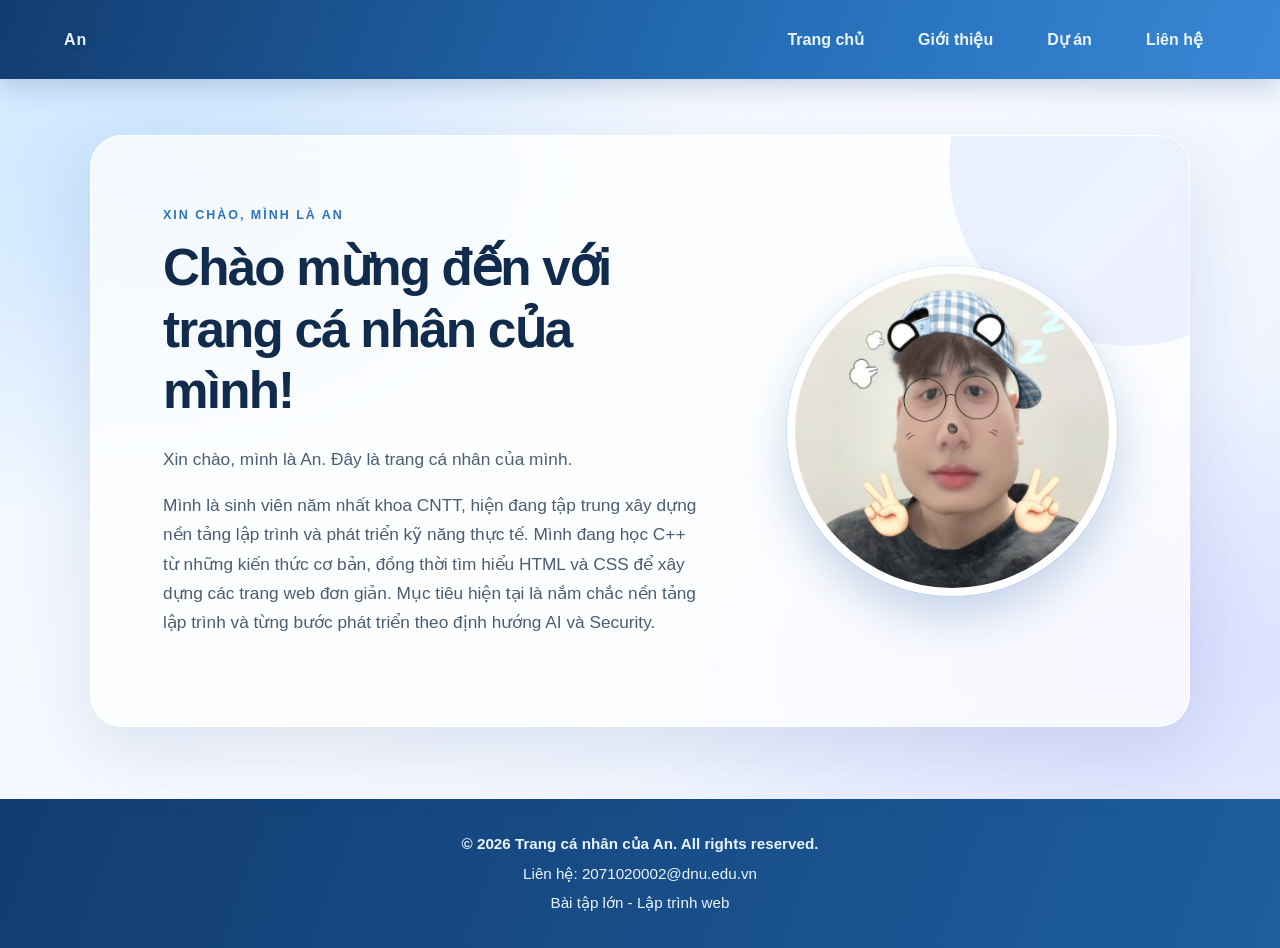
==== index.html @ c9d6a017 "content: update personal profile and avatar Co-authored-by: Copilot <223556219+Copilot@users.noreply" ====
<!DOCTYPE html>
<html lang="vi">
<head>
    <meta charset="UTF-8">
    <meta name="viewport" content="width=device-width, initial-scale=1.0">
    <title>Trang cá nhân của Nguyễn Văn     An</title>
    <link rel="stylesheet" href="css/style.css">


</head>
<body>
    <header class="stile-header">
        <nav class="menu" aria-label="Menu chính">
            <a class="brand" href="#gioi-thieu">An</a>
            <ul class="menu-list">
                <li><a href="#trang-chu">Trang chủ</a></li>
                <li><a href="#gioi-thieu">Giới thiệu</a></li>
                <li><a href="#du-an">Dự án</a></li>
                <li><a href="#lien-he">Liên hệ</a></li>
            </ul>
        </nav>
    </header>
    <main id="noi-dung">
        <section class="hero" id="trang-chu" aria-labelledby="hero-title">
            <div class="hero-content">
                <h1 id="hero-title">Chào mừng đến với trang cá nhân của mình!</h1>
                <p>Xin chào, mình là An. Đây là trang cá nhân của mình.</p>
                <p>Mình là sinh viên năm nhất khoa CNTT, hiện đang tập trung xây dựng nền tảng lập trình và phát triển kỹ năng thực tế. Mình đang học C++ từ những kiến thức cơ bản, đồng thời tìm hiểu HTML và CSS để xây dựng các trang web đơn giản. Mục tiêu hiện tại là nắm chắc nền tảng lập trình và từng bước phát triển theo định hướng AI và Security.</p>
            </div>
            <img src="assets/1776437118885_575168163791388192_2598527699416213972_11af59475048e288da78d4b6be019b2d.jpg"
                alt="Ảnh đại diện của An" />
        </section>
    </main>
    <footer>
        <p>&copy; 2026 Trang cá nhân của An. All rights reserved.</p>
        <p>Liên hệ: 2071020002@dnu.edu.vn</p>
        <p>Bài tập lớn - Lập trình web</p>
    </footer>
</body>
</html>
---- css/style.css ----
* {
    box-sizing: border-box;
}

html {
    scroll-behavior: smooth;
}

body {
    margin: 0;
    font-family: "Segoe UI", Arial, sans-serif;
    background:
        radial-gradient(ellipse at 12% 20%, rgba(116, 190, 255, 0.3), transparent 34rem),
        radial-gradient(ellipse at 88% 72%, rgba(142, 128, 255, 0.18), transparent 32rem),
        linear-gradient(135deg, #edf5ff 0%, #f8faff 48%, #e6efff 100%);
    background-attachment: fixed;
    color: #172a46;
    line-height: 1.7;
}

header.stile-header {
    position: relative;
    z-index: 1;
    background: linear-gradient(110deg, #123c70, #236db5 58%, #3987d5);
    box-shadow: 0 8px 26px rgba(18, 61, 108, 0.2);
}

.menu {
    max-width: 1200px;
    margin: 0 auto;
    padding: 18px 24px;
    display: flex;
    align-items: center;
    justify-content: space-between;
    gap: 20px;
}

.brand {
    color: #ffffff;
    font-size: 2rem;
    font-weight: 700;
    text-decoration: none;
    letter-spacing: 1px;
    text-shadow: 0 2px 8px rgba(0, 0, 0, 0.16);
}

.menu ul {
    list-style: none;
    display: flex;
    align-items: center;
    gap: 28px;
    margin: 0;
    padding: 0;
}

.menu a {
    color: #eaf4ff;
    text-decoration: none;
    font-size: 1rem;
    font-weight: 600;
    transition: color 0.2s ease, background-color 0.2s ease, transform 0.2s ease;
}

.menu-list a {
    display: block;
    padding: 8px 13px;
    border-radius: 999px;
}

.menu-list a:hover,
.menu-list a:focus-visible {
    color: #ffffff;
    background-color: rgba(255, 255, 255, 0.15);
    transform: translateY(-2px);
}

.hero {
    position: relative;
    isolation: isolate;
    max-width: 1100px;
    min-height: 460px;
    margin: 56px auto 72px;
    padding: clamp(32px, 6vw, 72px);
    display: flex;
    align-items: center;
    justify-content: center;
    gap: clamp(32px, 7vw, 90px);
    overflow: hidden;
    border: 1px solid rgba(255, 255, 255, 0.9);
    border-radius: 32px;
    background: rgba(255, 255, 255, 0.76);
    box-shadow: 0 24px 70px rgba(37, 76, 130, 0.13);
    backdrop-filter: blur(12px);
}

.hero::before {
    position: absolute;
    z-index: -1;
    top: -150px;
    right: -120px;
    width: 360px;
    aspect-ratio: 1;
    border-radius: 50%;
    background: linear-gradient(135deg, rgba(89, 164, 238, 0.14), rgba(142, 128, 255, 0.1));
    content: "";
}

.hero-content {
    flex: 1;
    max-width: 620px;
}

h1 {
    margin: 0 0 24px;
    color: #102b4c;
    font-size: clamp(2.2rem, 4vw, 3.4rem);
    line-height: 1.2;
    text-align: left;
    letter-spacing: -0.035em;
}

h1::before {
    display: block;
    margin-bottom: 14px;
    color: #2874bd;
    content: "XIN CHÀO, MÌNH LÀ AN";
    font-size: 0.78rem;
    font-weight: 700;
    letter-spacing: 0.16em;
}

p {
    max-width: 760px;
    margin: 0 0 16px;
    font-size: 1.08rem;
    color: #4a5d73;
    text-align: left;
}

.hero img {
    flex: 0 0 auto;
    width: clamp(220px, 29vw, 330px);
    aspect-ratio: 1;
    display: block;
    object-fit: cover;
    border-radius: 50%;
    border: 8px solid #ffffff;
    box-shadow: 0 0 0 1px rgba(57, 135, 213, 0.15), 0 20px 46px rgba(30, 92, 158, 0.24);
    transition: transform 0.3s ease, box-shadow 0.3s ease;
}

.hero img:hover {
    transform: translateY(-5px) scale(1.025);
    box-shadow: 0 0 0 5px rgba(57, 135, 213, 0.12), 0 24px 50px rgba(30, 92, 158, 0.28);
}

footer {
    padding: 28px 20px;
    background: linear-gradient(110deg, #123c70, #1d5e9f);
    color: #eaf4ff;
    text-align: center;
}

footer p {
    margin: 4px auto;
    color: inherit;
    font-size: 0.95rem;
    text-align: center;
}

footer p:first-child {
    font-weight: 600;
}

@media (max-width: 700px) {
    .menu {
        flex-direction: column;
        justify-content: center;
        text-align: center;
        padding-top: 20px;
        padding-bottom: 20px;
    }

    .menu ul {
        flex-wrap: wrap;
        justify-content: center;
        gap: 12px 18px;
    }

    .hero {
        min-height: auto;
        margin: 28px 16px 44px;
        padding: 24px;
        flex-direction: column-reverse;
        gap: 28px;
        text-align: center;
        border-radius: 24px;
    }

    .hero-content {
        width: 100%;
    }

    h1,
    .hero-content p {
        text-align: center;
    }

    .hero img {
        width: min(260px, 70vw);
    }

    h1::before {
        font-size: 0.68rem;
    }

    p {
        font-size: 1rem;
    }
}

@media (prefers-reduced-motion: reduce) {
    html {
        scroll-behavior: auto;
    }

    *,
    *::before,
    *::after {
        transition-duration: 0.01ms !important;
    }
}
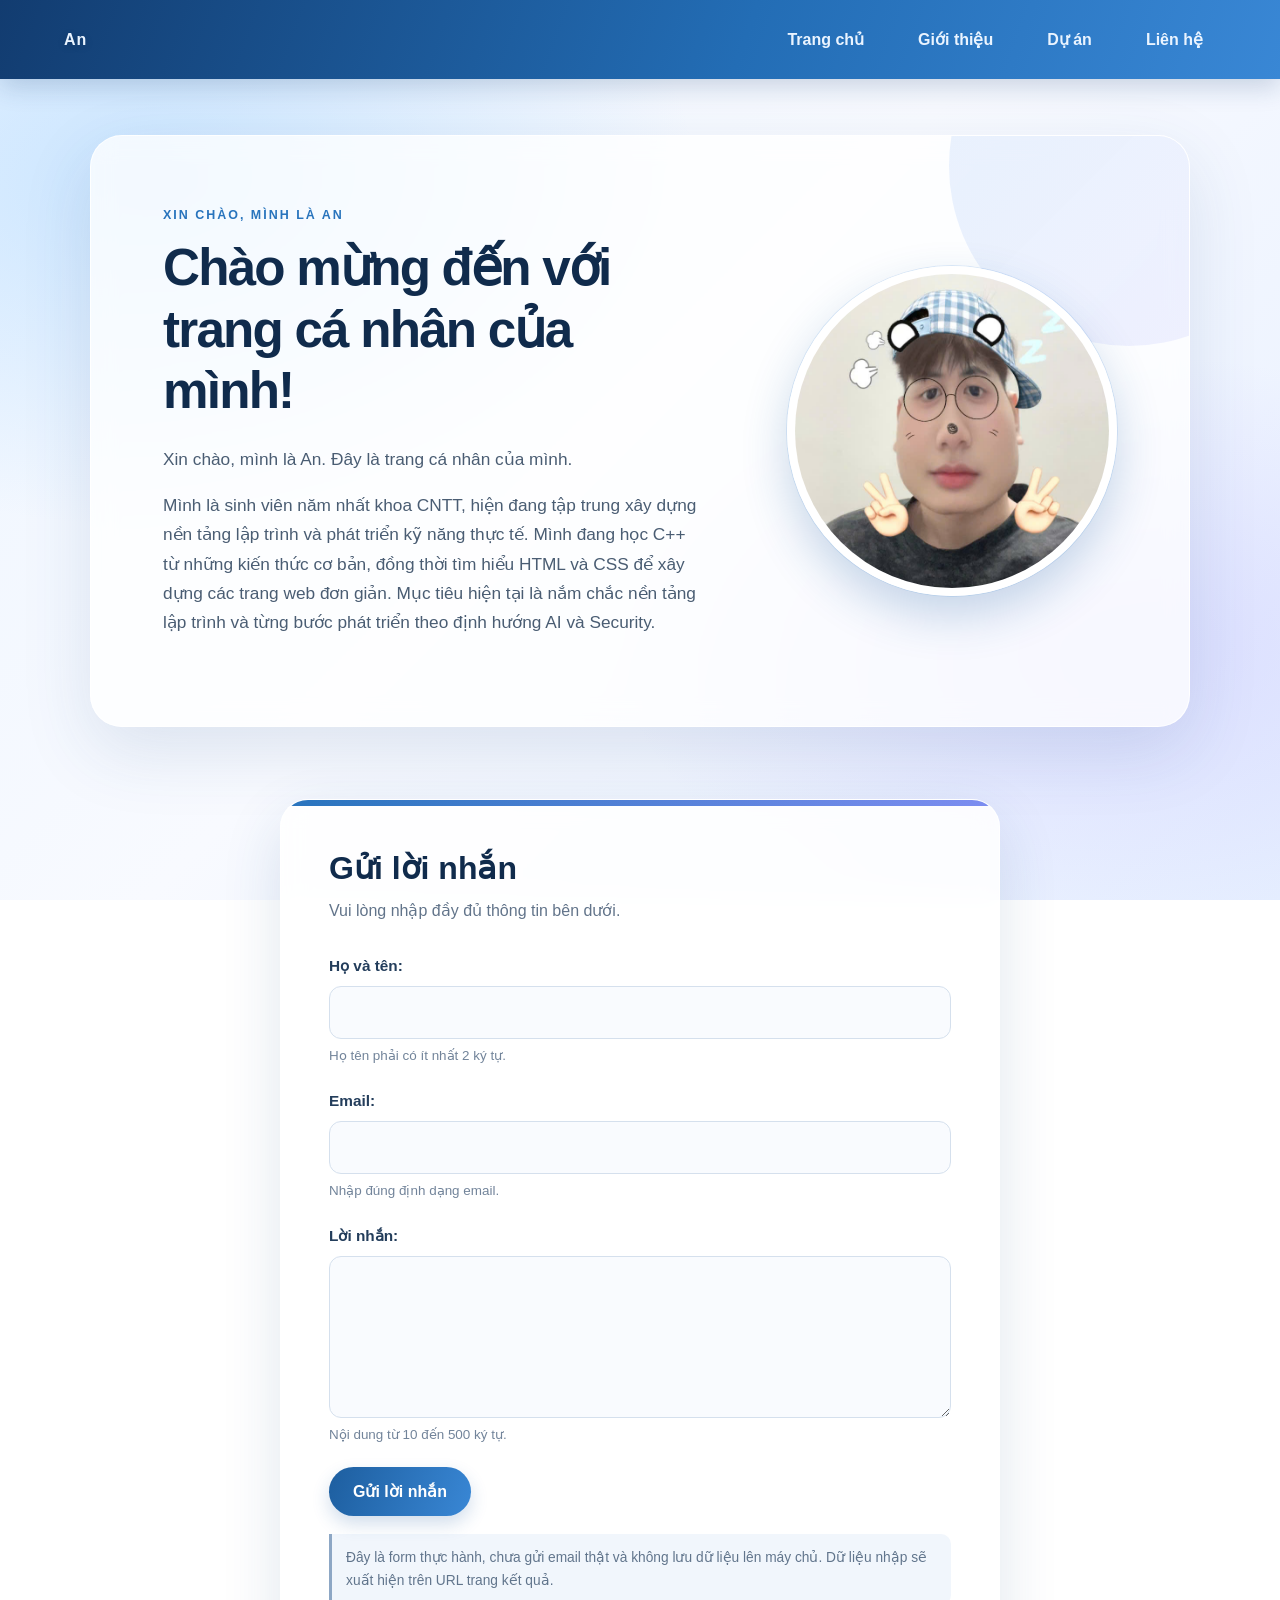
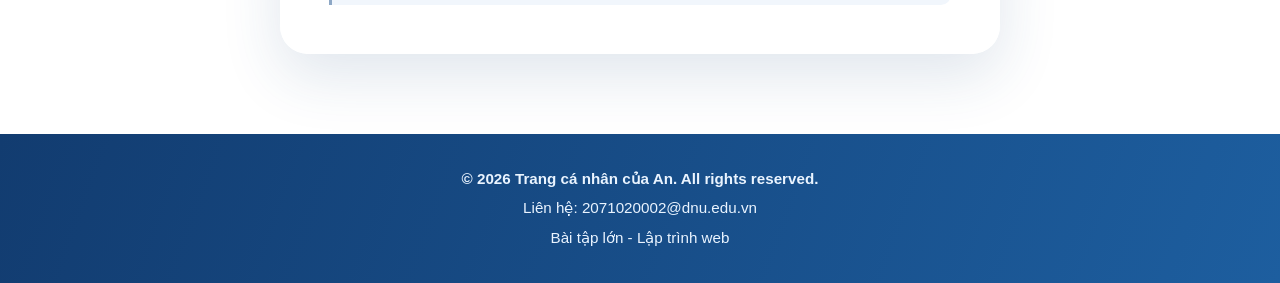
==== commit 58e56fb9: "feat: improve contact form and project docs Co-authored-by: Copilot <223556219+Copilot@users.noreply" ====
--- a/index.html
+++ b/index.html
@@ -30,6 +30,45 @@
             <img src="assets/1776437118885_575168163791388192_2598527699416213972_11af59475048e288da78d4b6be019b2d.jpg"
                 alt="Ảnh đại diện của An" />
         </section>
+    <form action="ket-qua.html" method="get" class="contact-form">
+          <h3>Gửi lời nhắn</h3>
+          <p>Vui lòng nhập đầy đủ thông tin bên dưới.</p>
+
+          <div class="form-group">
+            <label for="fullname">Họ và tên:</label>
+            <input type="text" id="fullname" name="fullname" minlength="2" required aria-describedby="fullname-help" />
+            <small id="fullname-help">
+              Họ tên phải có ít nhất 2 ký tự.
+            </small>
+          </div>
+
+          <div class="form-group">
+            <label for="email">Email:</label>
+            <input type="email" id="email" name="email" required aria-describedby="email-help" />
+            <small id="email-help">
+              Nhập đúng định dạng email.
+            </small>
+          </div>
+
+          <div class="form-group">
+            <label for="message">Lời nhắn:</label>
+            <textarea id="message" name="message" rows="5" minlength="10" maxlength="500" required
+              aria-describedby="message-help"></textarea>
+            <small id="message-help">
+              Nội dung từ 10 đến 500 ký tự.
+            </small>
+          </div>
+
+          <button type="submit" class="button">
+            Gửi lời nhắn
+          </button>
+
+          <p class="form-note">
+            Đây là form thực hành, chưa gửi email thật
+            và không lưu dữ liệu lên máy chủ.
+            Dữ liệu nhập sẽ xuất hiện trên URL trang kết quả.
+          </p>
+        </form>
     </main>
     <footer>
         <p>&copy; 2026 Trang cá nhân của An. All rights reserved.</p>
--- a/css/style.css
+++ b/css/style.css
@@ -154,6 +154,130 @@
     box-shadow: 0 0 0 5px rgba(57, 135, 213, 0.12), 0 24px 50px rgba(30, 92, 158, 0.28);
 }
 
+.contact-form {
+    position: relative;
+    max-width: 720px;
+    margin: 0 auto 80px;
+    padding: clamp(24px, 5vw, 48px);
+    overflow: hidden;
+    border: 1px solid rgba(255, 255, 255, 0.9);
+    border-radius: 28px;
+    background: rgba(255, 255, 255, 0.86);
+    box-shadow: 0 22px 60px rgba(37, 76, 130, 0.14);
+    backdrop-filter: blur(12px);
+}
+
+.contact-form::before {
+    position: absolute;
+    top: 0;
+    left: 0;
+    width: 100%;
+    height: 6px;
+    background: linear-gradient(90deg, #2874bd, #7d8df1);
+    content: "";
+}
+
+.contact-form h3 {
+    margin: 0 0 8px;
+    color: #102b4c;
+    font-size: clamp(1.6rem, 3vw, 2rem);
+    line-height: 1.3;
+}
+
+.contact-form > p:not(.form-note) {
+    margin: 0 0 28px;
+    color: #62748a;
+    font-size: 1rem;
+}
+
+.form-group {
+    margin-bottom: 20px;
+}
+
+.form-group label {
+    display: block;
+    margin-bottom: 7px;
+    color: #233d5b;
+    font-size: 0.96rem;
+    font-weight: 650;
+}
+
+.form-group input,
+.form-group textarea {
+    display: block;
+    width: 100%;
+    padding: 12px 14px;
+    border: 1px solid #d5e0ed;
+    border-radius: 12px;
+    outline: none;
+    background: #f9fbfe;
+    color: #172a46;
+    font: inherit;
+    transition: border-color 0.2s ease, box-shadow 0.2s ease, background-color 0.2s ease;
+}
+
+.form-group textarea {
+    min-height: 140px;
+    resize: vertical;
+}
+
+.form-group input::placeholder,
+.form-group textarea::placeholder {
+    color: #8a9aab;
+}
+
+.form-group input:focus,
+.form-group textarea:focus {
+    border-color: #3987d5;
+    background: #ffffff;
+    box-shadow: 0 0 0 4px rgba(57, 135, 213, 0.14);
+}
+
+.form-group small {
+    display: block;
+    margin-top: 6px;
+    color: #72849a;
+    font-size: 0.84rem;
+}
+
+.contact-form .button {
+    display: inline-flex;
+    min-height: 48px;
+    align-items: center;
+    justify-content: center;
+    padding: 11px 24px;
+    border: 0;
+    border-radius: 999px;
+    background: linear-gradient(110deg, #1d5e9f, #3987d5);
+    box-shadow: 0 8px 18px rgba(30, 92, 158, 0.2);
+    color: #ffffff;
+    cursor: pointer;
+    font: inherit;
+    font-weight: 700;
+    transition: transform 0.2s ease, box-shadow 0.2s ease;
+}
+
+.contact-form .button:hover {
+    transform: translateY(-2px);
+    box-shadow: 0 12px 24px rgba(30, 92, 158, 0.28);
+}
+
+.contact-form .button:focus-visible {
+    outline: 3px solid rgba(57, 135, 213, 0.4);
+    outline-offset: 3px;
+}
+
+.contact-form .form-note {
+    margin: 18px 0 0;
+    padding: 12px 14px;
+    border-left: 3px solid #8da7c5;
+    border-radius: 0 10px 10px 0;
+    background: #f1f6fc;
+    color: #61758c;
+    font-size: 0.86rem;
+    text-align: left;
+}
+
 footer {
     padding: 28px 20px;
     background: linear-gradient(110deg, #123c70, #1d5e9f);
@@ -210,6 +334,11 @@
         width: min(260px, 70vw);
     }
 
+    .contact-form {
+        margin: 0 16px 48px;
+        border-radius: 22px;
+    }
+
     h1::before {
         font-size: 0.68rem;
     }
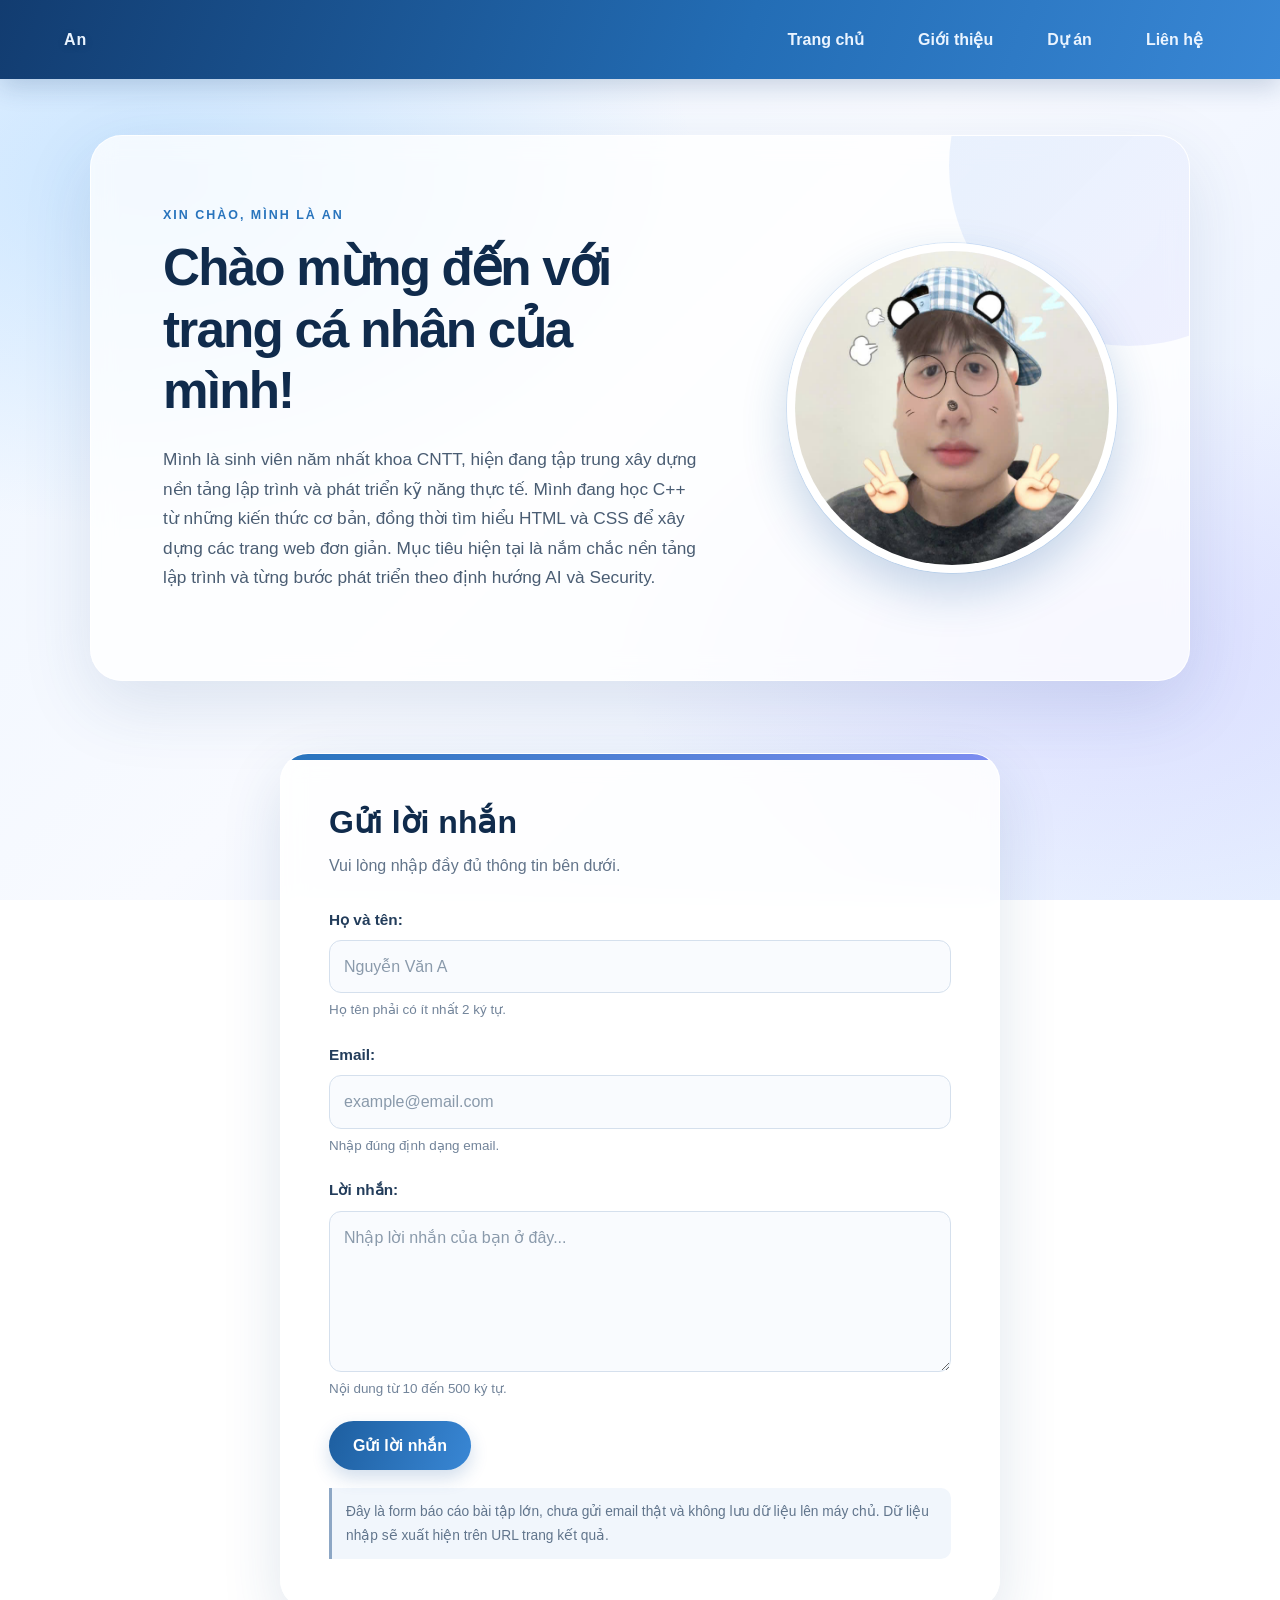
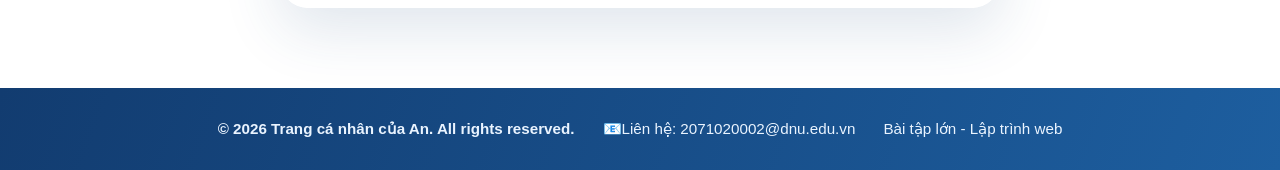
==== commit c227f06c: "feat: complete contact result flow and documentation Co-authored-by: Copilot <223556219+Copilot@user" ====
--- a/index.html
+++ b/index.html
@@ -24,19 +24,18 @@
         <section class="hero" id="trang-chu" aria-labelledby="hero-title">
             <div class="hero-content">
                 <h1 id="hero-title">Chào mừng đến với trang cá nhân của mình!</h1>
-                <p>Xin chào, mình là An. Đây là trang cá nhân của mình.</p>
                 <p>Mình là sinh viên năm nhất khoa CNTT, hiện đang tập trung xây dựng nền tảng lập trình và phát triển kỹ năng thực tế. Mình đang học C++ từ những kiến thức cơ bản, đồng thời tìm hiểu HTML và CSS để xây dựng các trang web đơn giản. Mục tiêu hiện tại là nắm chắc nền tảng lập trình và từng bước phát triển theo định hướng AI và Security.</p>
             </div>
             <img src="assets/1776437118885_575168163791388192_2598527699416213972_11af59475048e288da78d4b6be019b2d.jpg"
                 alt="Ảnh đại diện của An" />
         </section>
-    <form action="ket-qua.html" method="get" class="contact-form">
+    <form action="ket-qua.html" method="get" class="contact-form" id="lien-he" aria-labelledby="contact-form-title">
           <h3>Gửi lời nhắn</h3>
           <p>Vui lòng nhập đầy đủ thông tin bên dưới.</p>
 
           <div class="form-group">
             <label for="fullname">Họ và tên:</label>
-            <input type="text" id="fullname" name="fullname" minlength="2" required aria-describedby="fullname-help" />
+            <input type="text" id="fullname" name="fullname" minlength="2" required aria-describedby="fullname-help" placeholder="Nguyễn Văn A" />
             <small id="fullname-help">
               Họ tên phải có ít nhất 2 ký tự.
             </small>
@@ -44,7 +43,7 @@
 
           <div class="form-group">
             <label for="email">Email:</label>
-            <input type="email" id="email" name="email" required aria-describedby="email-help" />
+            <input type="email" id="email" name="email" required aria-describedby="email-help" placeholder="example@email.com"/>
             <small id="email-help">
               Nhập đúng định dạng email.
             </small>
@@ -53,7 +52,7 @@
           <div class="form-group">
             <label for="message">Lời nhắn:</label>
             <textarea id="message" name="message" rows="5" minlength="10" maxlength="500" required
-              aria-describedby="message-help"></textarea>
+              aria-describedby="message-help" placeholder="Nhập lời nhắn của bạn ở đây..."></textarea>
             <small id="message-help">
               Nội dung từ 10 đến 500 ký tự.
             </small>
@@ -64,16 +63,18 @@
           </button>
 
           <p class="form-note">
-            Đây là form thực hành, chưa gửi email thật
+            Đây là form báo cáo bài tập lớn, chưa gửi email thật
             và không lưu dữ liệu lên máy chủ.
             Dữ liệu nhập sẽ xuất hiện trên URL trang kết quả.
           </p>
         </form>
     </main>
-    <footer>
-        <p>&copy; 2026 Trang cá nhân của An. All rights reserved.</p>
-        <p>Liên hệ: 2071020002@dnu.edu.vn</p>
-        <p>Bài tập lớn - Lập trình web</p>
+    <footer class="site-footer">
+        <div class="container">
+            <p>&copy; 2026 Trang cá nhân của An. All rights reserved.</p>
+            <p>📧Liên hệ: 2071020002@dnu.edu.vn</p>
+            <p>Bài tập lớn - Lập trình web</p>
+        </div>
     </footer>
 </body>
 </html>
--- a/css/style.css
+++ b/css/style.css
@@ -296,6 +296,20 @@
     font-weight: 600;
 }
 
+.site-footer .container {
+    width: min(100%, 1200px);
+    margin: 0 auto;
+    display: flex;
+    align-items: center;
+    justify-content: center;
+    flex-wrap: wrap;
+    gap: 8px 28px;
+}
+
+.site-footer .container p {
+    margin: 0;
+}
+
 @media (max-width: 700px) {
     .menu {
         flex-direction: column;
@@ -348,6 +362,210 @@
     }
 }
 
+.site-header {
+    position: relative;
+    z-index: 1;
+    background: linear-gradient(110deg, #123c70, #236db5 58%, #3987d5);
+    box-shadow: 0 8px 26px rgba(18, 61, 108, 0.2);
+}
+
+.site-header .container {
+    width: min(100% - 40px, 1200px);
+    min-height: 76px;
+    margin: 0 auto;
+    display: flex;
+    align-items: center;
+    justify-content: space-between;
+    gap: 24px;
+}
+
+.site-header .logo {
+    color: #ffffff;
+    font-size: 1.8rem;
+    font-weight: 700;
+    letter-spacing: 1px;
+    text-decoration: none;
+}
+
+.site-header .menu {
+    max-width: none;
+    margin: 0;
+    padding: 0;
+    list-style: none;
+    display: flex;
+    align-items: center;
+    justify-content: flex-end;
+    gap: 8px;
+}
+
+.site-header .menu a {
+    display: block;
+    padding: 8px 12px;
+    border-radius: 999px;
+    color: #eaf4ff;
+    font-size: 0.94rem;
+    transition: color 0.2s ease, background-color 0.2s ease;
+}
+
+.site-header .menu a:hover,
+.site-header .menu a:focus-visible {
+    color: #ffffff;
+    background-color: rgba(255, 255, 255, 0.15);
+}
+
+.result-main {
+    min-height: calc(100vh - 174px);
+    padding: 64px 0;
+    display: grid;
+    align-items: center;
+}
+
+.result-main > .container {
+    width: min(100% - 40px, 760px);
+    margin: 0 auto;
+}
+
+.result-panel {
+    position: relative;
+    padding: clamp(32px, 7vw, 64px);
+    overflow: hidden;
+    border: 1px solid rgba(255, 255, 255, 0.95);
+    border-radius: 30px;
+    background: rgba(255, 255, 255, 0.84);
+    box-shadow: 0 24px 70px rgba(37, 76, 130, 0.15);
+    text-align: center;
+    backdrop-filter: blur(12px);
+}
+
+.result-panel::before {
+    position: absolute;
+    top: 0;
+    left: 0;
+    width: 100%;
+    height: 6px;
+    background: linear-gradient(90deg, #2874bd, #7d8df1);
+    content: "";
+}
+
+.result-icon {
+    width: 76px;
+    height: 76px;
+    margin: 0 auto 22px;
+    display: grid;
+    place-items: center;
+    border: 1px solid #ccebdc;
+    border-radius: 50%;
+    background: #eaf8f0;
+    color: #218451;
+    box-shadow: 0 8px 22px rgba(33, 132, 81, 0.12);
+}
+
+.result-icon svg {
+    width: 36px;
+    height: 36px;
+}
+
+.result-panel .result-eyebrow {
+    margin: 0 0 10px;
+    color: #2874bd;
+    font-size: 0.78rem;
+    font-weight: 750;
+    letter-spacing: 0.15em;
+    text-align: center;
+}
+
+.result-panel h1 {
+    margin: 0 0 14px;
+    font-size: clamp(1.8rem, 4vw, 2.5rem);
+    text-align: center;
+}
+
+.result-panel h1::before {
+    display: none;
+    content: none;
+}
+
+.result-panel .result-summary {
+    margin: 0 auto 28px;
+    color: #62748a;
+    font-size: 1.05rem;
+    text-align: center;
+}
+
+.result-notice {
+    margin: 0 0 28px;
+    padding: 16px 18px;
+    border: 1px solid #dce8f4;
+    border-radius: 14px;
+    background: #f3f7fc;
+    color: #596e85;
+    font-size: 0.94rem;
+    text-align: left;
+}
+
+.result-notice strong {
+    color: #274c75;
+}
+
+.result-panel .button {
+    min-height: 48px;
+    padding: 11px 24px;
+    display: inline-flex;
+    align-items: center;
+    justify-content: center;
+    border-radius: 999px;
+    background: linear-gradient(110deg, #1d5e9f, #3987d5);
+    box-shadow: 0 8px 18px rgba(30, 92, 158, 0.2);
+    color: #ffffff;
+    font-weight: 700;
+    text-decoration: none;
+    transition: transform 0.2s ease, box-shadow 0.2s ease;
+}
+
+.result-panel .button:hover {
+    transform: translateY(-2px);
+    box-shadow: 0 12px 24px rgba(30, 92, 158, 0.28);
+}
+
+.result-panel .button:focus-visible {
+    outline: 3px solid rgba(57, 135, 213, 0.4);
+    outline-offset: 3px;
+}
+
+@media (max-width: 700px) {
+    .site-header .container {
+        width: min(100% - 32px, 1200px);
+        padding: 14px 0;
+        flex-direction: column;
+        gap: 8px;
+    }
+
+    .site-header .menu {
+        flex-wrap: wrap;
+        justify-content: center;
+        gap: 4px;
+    }
+
+    .site-header .menu a {
+        padding: 7px 9px;
+        font-size: 0.88rem;
+    }
+
+    .result-main {
+        min-height: auto;
+        padding: 40px 0;
+    }
+
+    .result-main > .container {
+        width: min(100% - 32px, 760px);
+    }
+
+    .result-panel {
+        padding: 36px 22px;
+        border-radius: 24px;
+    }
+}
+
 @media (prefers-reduced-motion: reduce) {
     html {
         scroll-behavior: auto;
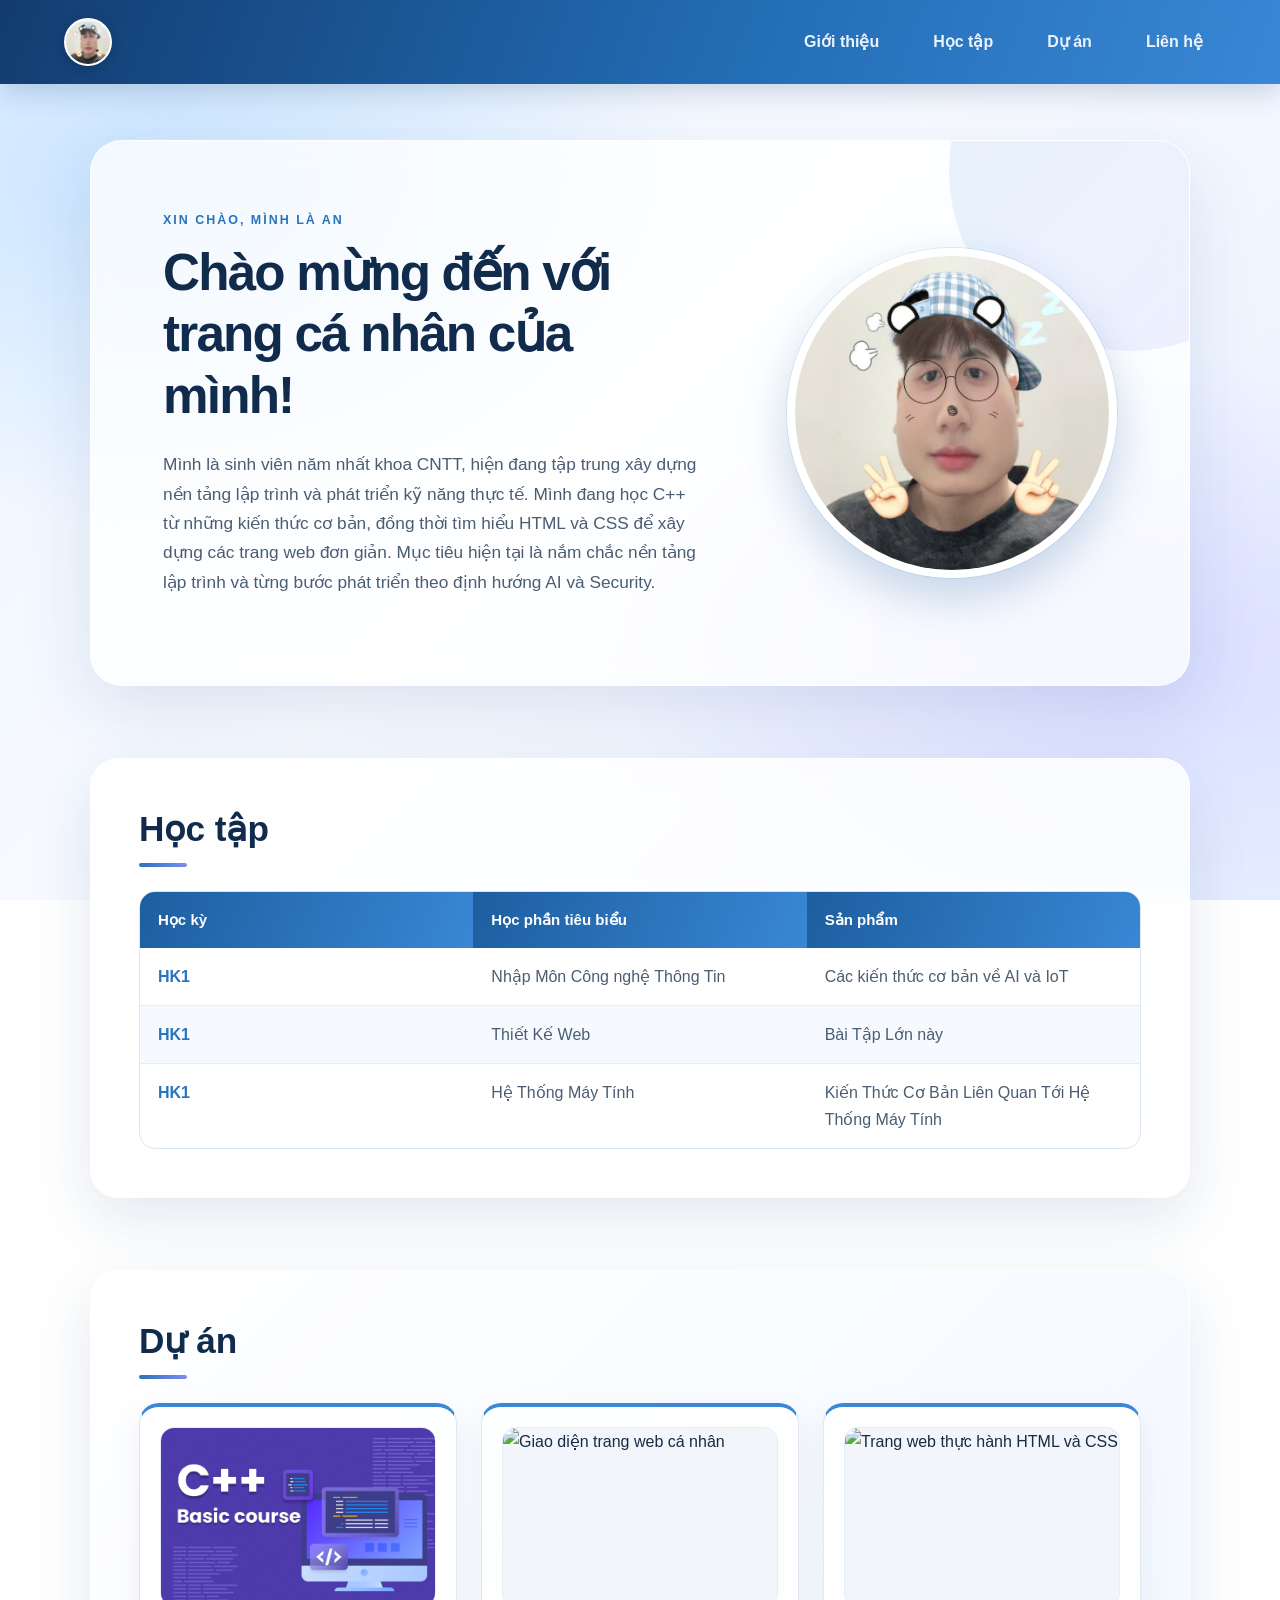
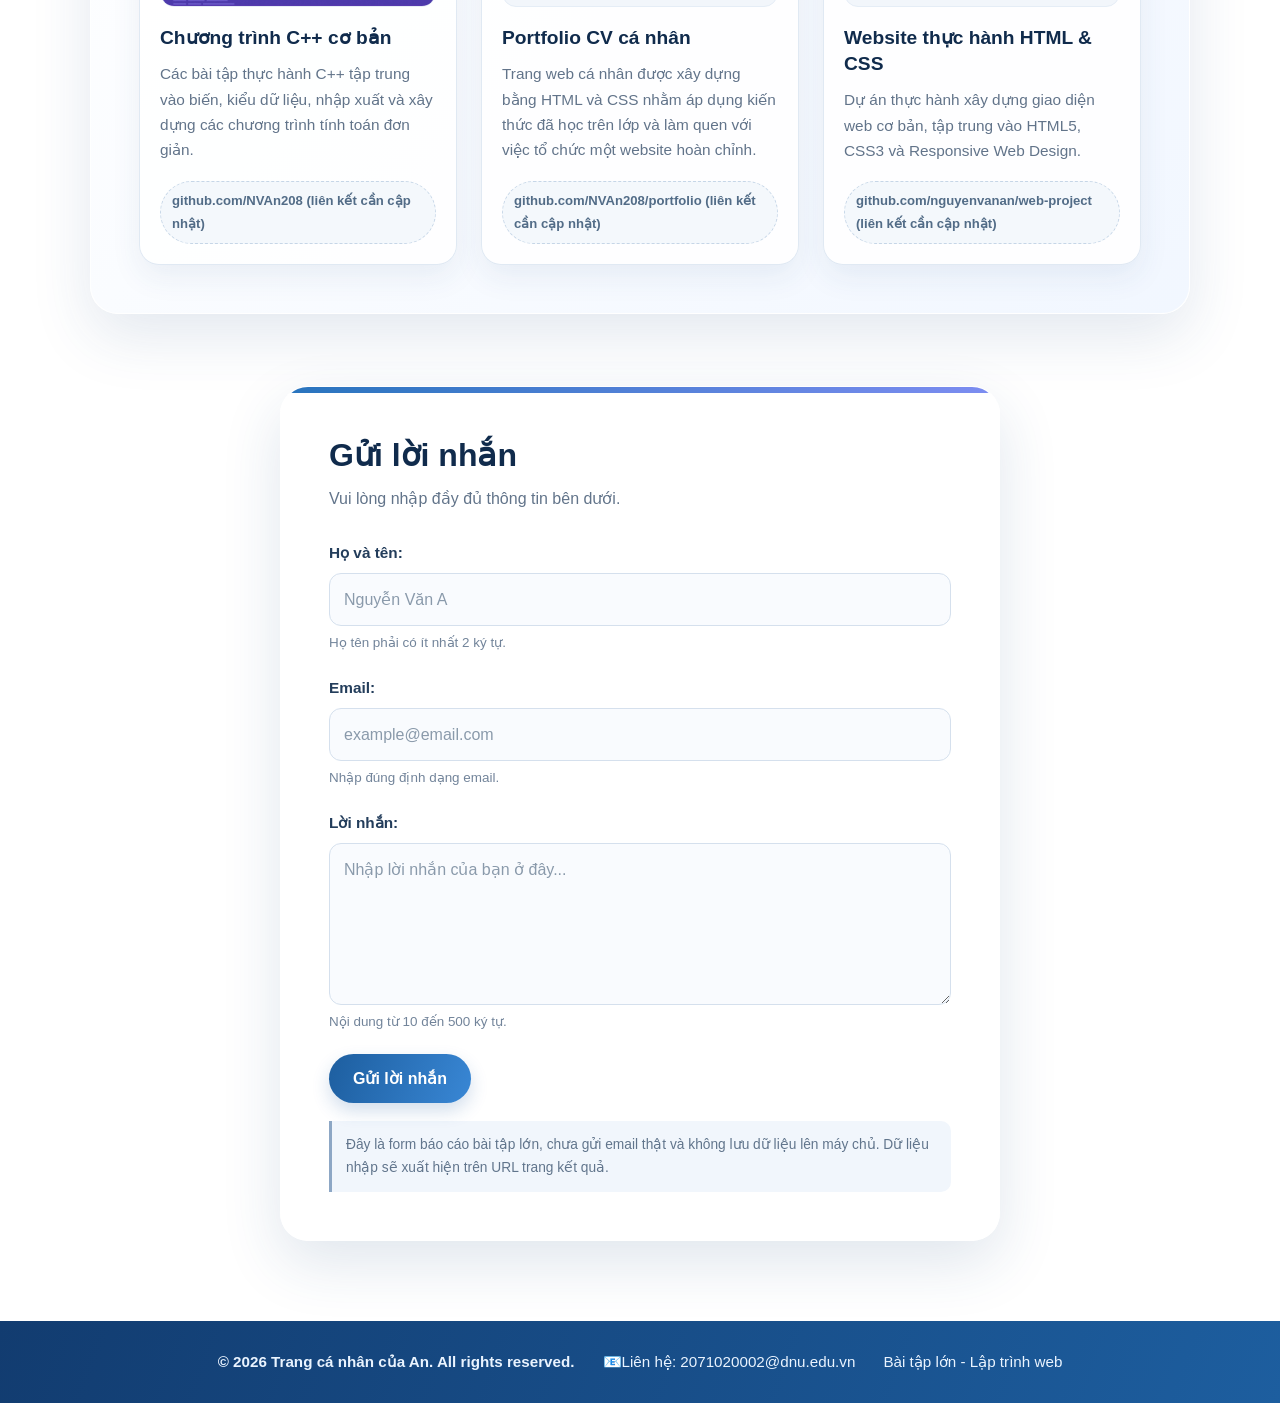
==== commit ff0bcd4a: "feat: add study and project sections Co-authored-by: Copilot <223556219+Copilot@users.noreply.github" ====
--- a/index.html
+++ b/index.html
@@ -11,10 +11,12 @@
 <body>
     <header class="stile-header">
         <nav class="menu" aria-label="Menu chính">
-            <a class="brand" href="#gioi-thieu">An</a>
+            <a class="brand" href="assets/1776437118885_575168163791388192_2598527699416213972_11af59475048e288da78d4b6be019b2d.jpg" target="_blank">
+                <img src="assets/1776437118885_575168163791388192_2598527699416213972_11af59475048e288da78d4b6be019b2d.jpg" alt="Ảnh đại diện của An" />
+            </a>
             <ul class="menu-list">
-                <li><a href="#trang-chu">Trang chủ</a></li>
-                <li><a href="#gioi-thieu">Giới thiệu</a></li>
+                <li><a href="#trang-chu">Giới thiệu</a></li>
+                <li><a href="#hoc-tap">Học tập</a></li>
                 <li><a href="#du-an">Dự án</a></li>
                 <li><a href="#lien-he">Liên hệ</a></li>
             </ul>
@@ -29,6 +31,94 @@
             <img src="assets/1776437118885_575168163791388192_2598527699416213972_11af59475048e288da78d4b6be019b2d.jpg"
                 alt="Ảnh đại diện của An" />
         </section>
+        <section id="hoc-tap" class="section">
+      <div class="container">
+        <h2>Học tập</h2>
+
+        <table class="study">
+          <thead>
+            <tr>
+              <th>Học kỳ</th>
+              <th>Học phần tiêu biểu</th>
+              <th>Sản phẩm</th>
+            </tr>
+          </thead>
+
+          <tbody>
+            <tr>
+              <td>HK1</td>
+              <td>Nhập Môn Công nghệ Thông Tin</td>
+              <td>Các kiến thức cơ bản về AI và IoT</td>
+            </tr>
+
+            <tr>
+              <td>HK1</td>
+              <td>Thiết Kế Web</td>
+              <td>Bài Tập Lớn này</td>
+            </tr>
+            <tr>
+              <td>HK1</td>
+              <td>Hệ Thống Máy Tính</td>
+              <td>Kiến Thức Cơ Bản Liên Quan Tới Hệ Thống Máy Tính</td>
+            </tr>
+          </tbody>
+        </table>
+      </div>
+    </section>
+    <section id="du-an" class="section section-alt">
+      <div class="container">
+        <h2>Dự án</h2>
+
+        <div class="projects">
+          <article class="card">
+            <img src="assets/lap-trinh-cpp-co-ban_4af6f617fbec4380b4e046a7797624e1.png" alt="Giao diện dòng lệnh của chương trình C++" />
+
+            <h3>Chương trình C++ cơ bản</h3>
+
+            <p>
+              Các bài tập thực hành C++ tập trung vào biến, kiểu dữ liệu, nhập
+              xuất và xây dựng các chương trình tính toán đơn giản.
+            </p>
+
+            <span class="pending-link">
+              github.com/NVAn208 (liên kết cần cập nhật)
+            </span>
+          </article>
+
+          <article class="card">
+            <img src="assets/du-an-2.svg" alt="Giao diện trang web cá nhân" />
+
+            <h3>Portfolio CV cá nhân</h3>
+
+            <p>
+              Trang web cá nhân được xây dựng bằng HTML và CSS nhằm áp dụng
+              kiến thức đã học trên lớp và làm quen với việc tổ chức một
+              website hoàn chỉnh.
+            </p>
+
+            <span class="pending-link">
+              github.com/NVAn208/portfolio (liên kết cần cập nhật)
+            </span>
+          </article>
+
+          <article class="card">
+            <img src="assets/du-an-3.svg" alt="Trang web thực hành HTML và CSS" />
+
+            <h3>Website thực hành HTML & CSS</h3>
+
+            <p>
+              Dự án thực hành xây dựng giao diện web cơ bản, tập trung vào
+              HTML5, CSS3 và Responsive Web Design.
+            </p>
+
+            <span class="pending-link">
+              github.com/nguyenvanan/web-project (liên kết cần cập nhật)
+            </span>
+          </article>
+        </div>
+      </div>
+    </section>
+
     <form action="ket-qua.html" method="get" class="contact-form" id="lien-he" aria-labelledby="contact-form-title">
           <h3>Gửi lời nhắn</h3>
           <p>Vui lòng nhập đầy đủ thông tin bên dưới.</p>
--- a/css/style.css
+++ b/css/style.css
@@ -36,12 +36,32 @@
 }
 
 .brand {
-    color: #ffffff;
-    font-size: 2rem;
-    font-weight: 700;
-    text-decoration: none;
-    letter-spacing: 1px;
-    text-shadow: 0 2px 8px rgba(0, 0, 0, 0.16);
+    width: 48px;
+    height: 48px;
+    flex: 0 0 48px;
+    overflow: hidden;
+    border: 2px solid rgba(255, 255, 255, 0.9);
+    border-radius: 50%;
+    background: #ffffff;
+    box-shadow: 0 3px 12px rgba(0, 0, 0, 0.18);
+    transition: transform 0.2s ease;
+}
+
+.brand img {
+    display: block;
+    width: 100%;
+    height: 100%;
+    object-fit: cover;
+}
+
+.brand:hover,
+.brand:focus-visible {
+    transform: scale(1.06);
+}
+
+.brand:focus-visible {
+    outline: 3px solid rgba(255, 255, 255, 0.7);
+    outline-offset: 3px;
 }
 
 .menu ul {
@@ -62,9 +82,24 @@
 }
 
 .menu-list a {
+    position: relative;
     display: block;
     padding: 8px 13px;
     border-radius: 999px;
+}
+
+.menu-list a::after {
+    position: absolute;
+    right: 13px;
+    bottom: 5px;
+    left: 13px;
+    height: 2px;
+    border-radius: 2px;
+    background-color: currentColor;
+    content: "";
+    transform: scaleX(0);
+    transform-origin: center;
+    transition: transform 0.25s ease;
 }
 
 .menu-list a:hover,
@@ -72,6 +107,11 @@
     color: #ffffff;
     background-color: rgba(255, 255, 255, 0.15);
     transform: translateY(-2px);
+}
+
+.menu-list a:hover::after,
+.menu-list a:focus-visible::after {
+    transform: scaleX(1);
 }
 
 .hero {
@@ -152,6 +192,83 @@
 .hero img:hover {
     transform: translateY(-5px) scale(1.025);
     box-shadow: 0 0 0 5px rgba(57, 135, 213, 0.12), 0 24px 50px rgba(30, 92, 158, 0.28);
+}
+
+.section {
+    max-width: 1100px;
+    margin: 0 auto 72px;
+    padding: clamp(24px, 5vw, 48px);
+    border: 1px solid rgba(255, 255, 255, 0.9);
+    border-radius: 28px;
+    background: rgba(255, 255, 255, 0.82);
+    box-shadow: 0 22px 60px rgba(37, 76, 130, 0.13);
+    backdrop-filter: blur(12px);
+}
+
+.section h2 {
+    margin: 0 0 24px;
+    color: #102b4c;
+    font-size: clamp(1.7rem, 3vw, 2.2rem);
+    line-height: 1.25;
+}
+
+.section h2::after {
+    width: 48px;
+    height: 4px;
+    margin-top: 12px;
+    display: block;
+    border-radius: 999px;
+    background: linear-gradient(90deg, #2874bd, #7d8df1);
+    content: "";
+}
+
+.study {
+    width: 100%;
+    table-layout: fixed;
+    overflow: hidden;
+    border: 1px solid #dbe7f3;
+    border-radius: 16px;
+    border-spacing: 0;
+    background: #ffffff;
+}
+
+.study th,
+.study td {
+    padding: 15px 18px;
+    text-align: left;
+    vertical-align: top;
+    overflow-wrap: anywhere;
+}
+
+.study th {
+    background: linear-gradient(110deg, #1d5e9f, #3987d5);
+    color: #ffffff;
+    font-size: 0.94rem;
+    font-weight: 700;
+}
+
+.study td {
+    border-bottom: 1px solid #e6edf5;
+    color: #4a5d73;
+    transition: background-color 0.2s ease;
+}
+
+.study tbody tr:nth-child(even) {
+    background: #f6f9fd;
+}
+
+.study tbody tr:hover {
+    background: #eef5ff;
+}
+
+.study tbody td:first-child {
+    color: #2874bd;
+    font-weight: 700;
+    white-space: nowrap;
+}
+
+.study tbody tr:last-child td {
+    border-bottom: 0;
 }
 
 .contact-form {
@@ -348,6 +465,18 @@
         width: min(260px, 70vw);
     }
 
+    .section {
+        margin: 0 16px 44px;
+        padding: 24px;
+        border-radius: 22px;
+    }
+
+    .study th,
+    .study td {
+        padding: 11px 9px;
+        font-size: 0.88rem;
+    }
+
     .contact-form {
         margin: 0 16px 48px;
         border-radius: 22px;
@@ -361,7 +490,79 @@
         font-size: 1rem;
     }
 }
-
+.section-alt {
+    background: linear-gradient(135deg, rgba(255, 255, 255, 0.9), rgba(240, 246, 255, 0.9));
+}
+
+.projects {
+    display: grid;
+    grid-template-columns: repeat(auto-fit, minmax(min(100%, 16rem), 1fr));
+    gap: 24px;
+}
+
+.card {
+    min-width: 0;
+    padding: 20px;
+    display: flex;
+    flex-direction: column;
+    overflow: hidden;
+    border: 1px solid #e0e9f3;
+    border-top: 4px solid #3987d5;
+    border-radius: 20px;
+    background: rgba(255, 255, 255, 0.95);
+    box-shadow: 0 12px 30px rgba(37, 76, 130, 0.08);
+    transition: transform 0.2s ease, box-shadow 0.2s ease, border-color 0.2s ease;
+}
+
+.card:hover,
+.card:focus-within {
+    transform: translateY(-5px);
+    border-color: #c4d8ec;
+    box-shadow: 0 20px 40px rgba(37, 76, 130, 0.15);
+}
+
+.card a {
+    overflow-wrap: anywhere;
+}
+
+.card img {
+    width: 100%;
+    height: 180px;
+    margin-bottom: 18px;
+    display: block;
+    object-fit: cover;
+    border: 1px solid #e5edf6;
+    border-radius: 14px;
+    background: #f2f6fb;
+}
+
+.card h3 {
+    margin: 0 0 10px;
+    color: #102b4c;
+    font-size: 1.2rem;
+    line-height: 1.35;
+}
+
+.card p {
+    margin: 0 0 18px;
+    color: #62748a;
+    font-size: 0.96rem;
+    line-height: 1.65;
+}
+
+.pending-link {
+    margin-top: auto;
+    padding: 8px 11px;
+    display: inline-flex;
+    align-self: flex-start;
+    border: 1px dashed #c6d6e7;
+    border-radius: 999px;
+    background: #f4f8fc;
+    color: #526c87;
+    font-size: 0.82rem;
+    font-weight: 650;
+    overflow-wrap: anywhere;
+}
 .site-header {
     position: relative;
     z-index: 1;
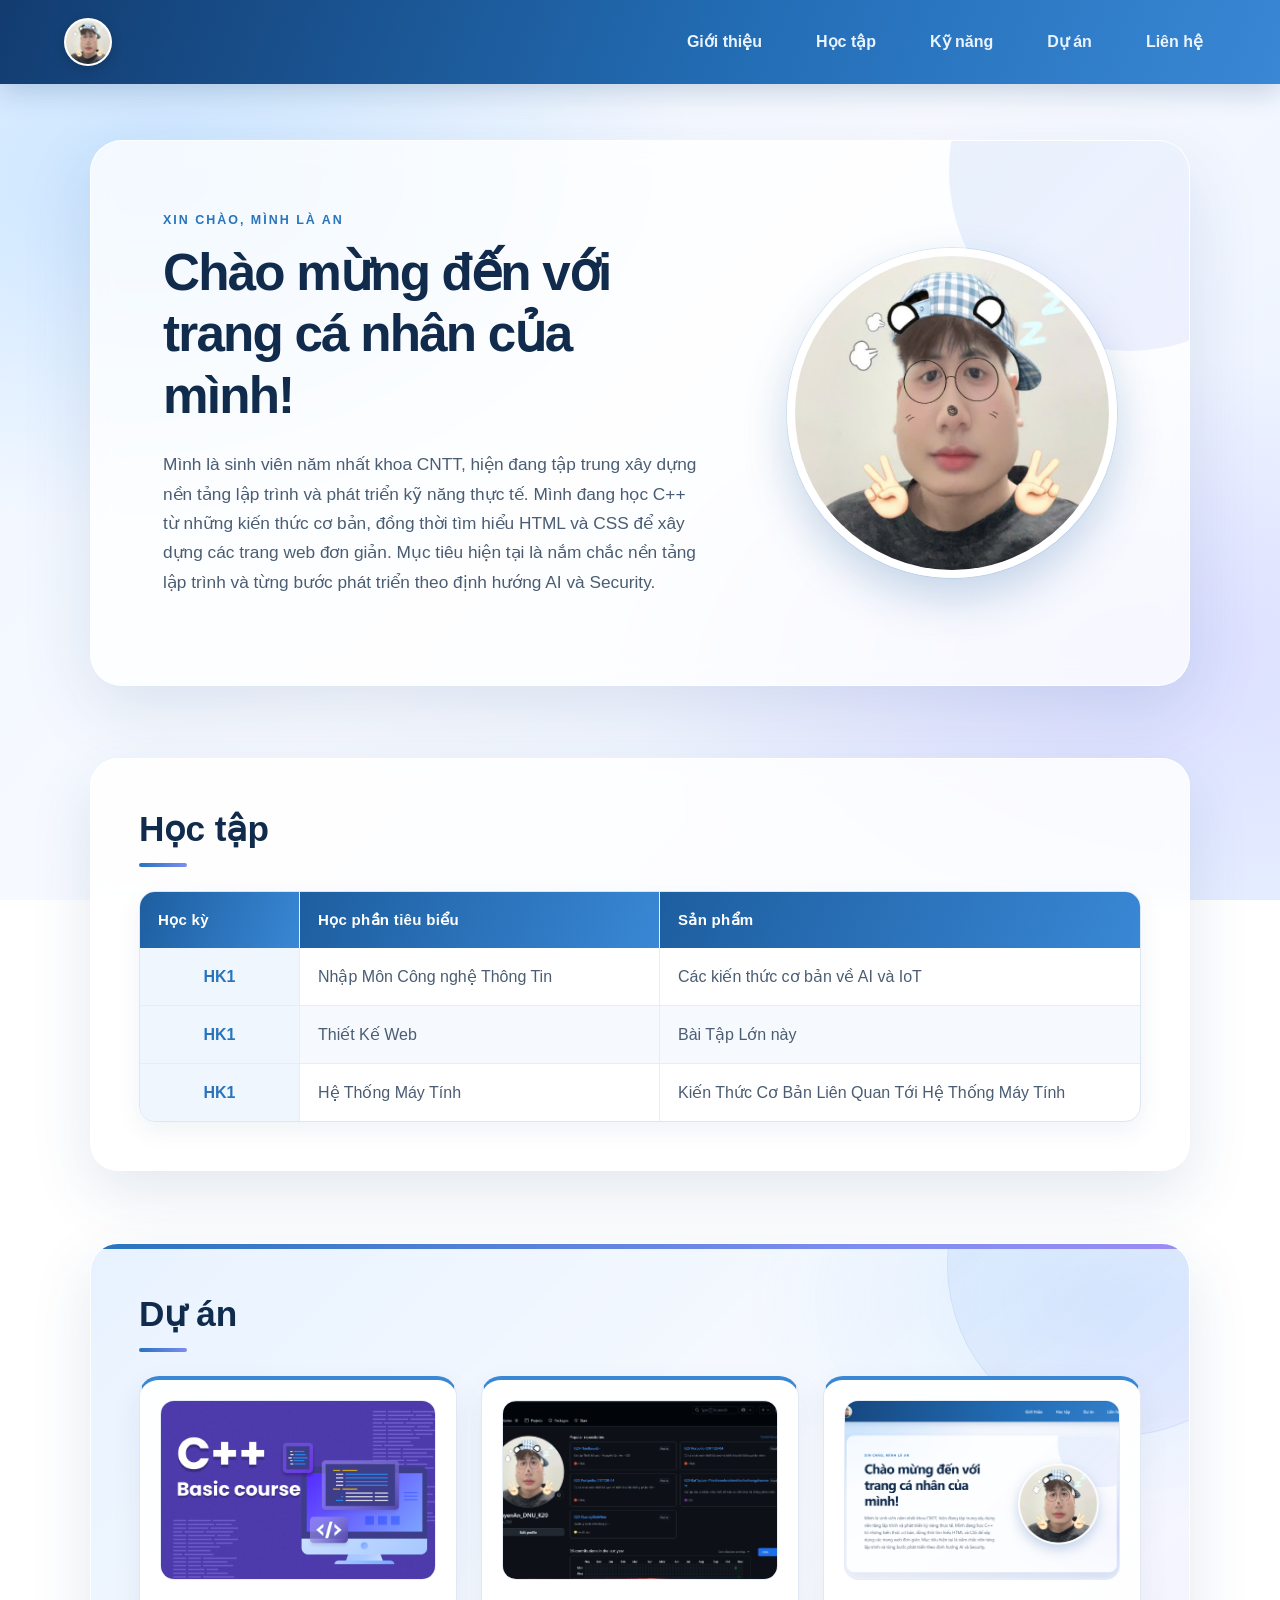
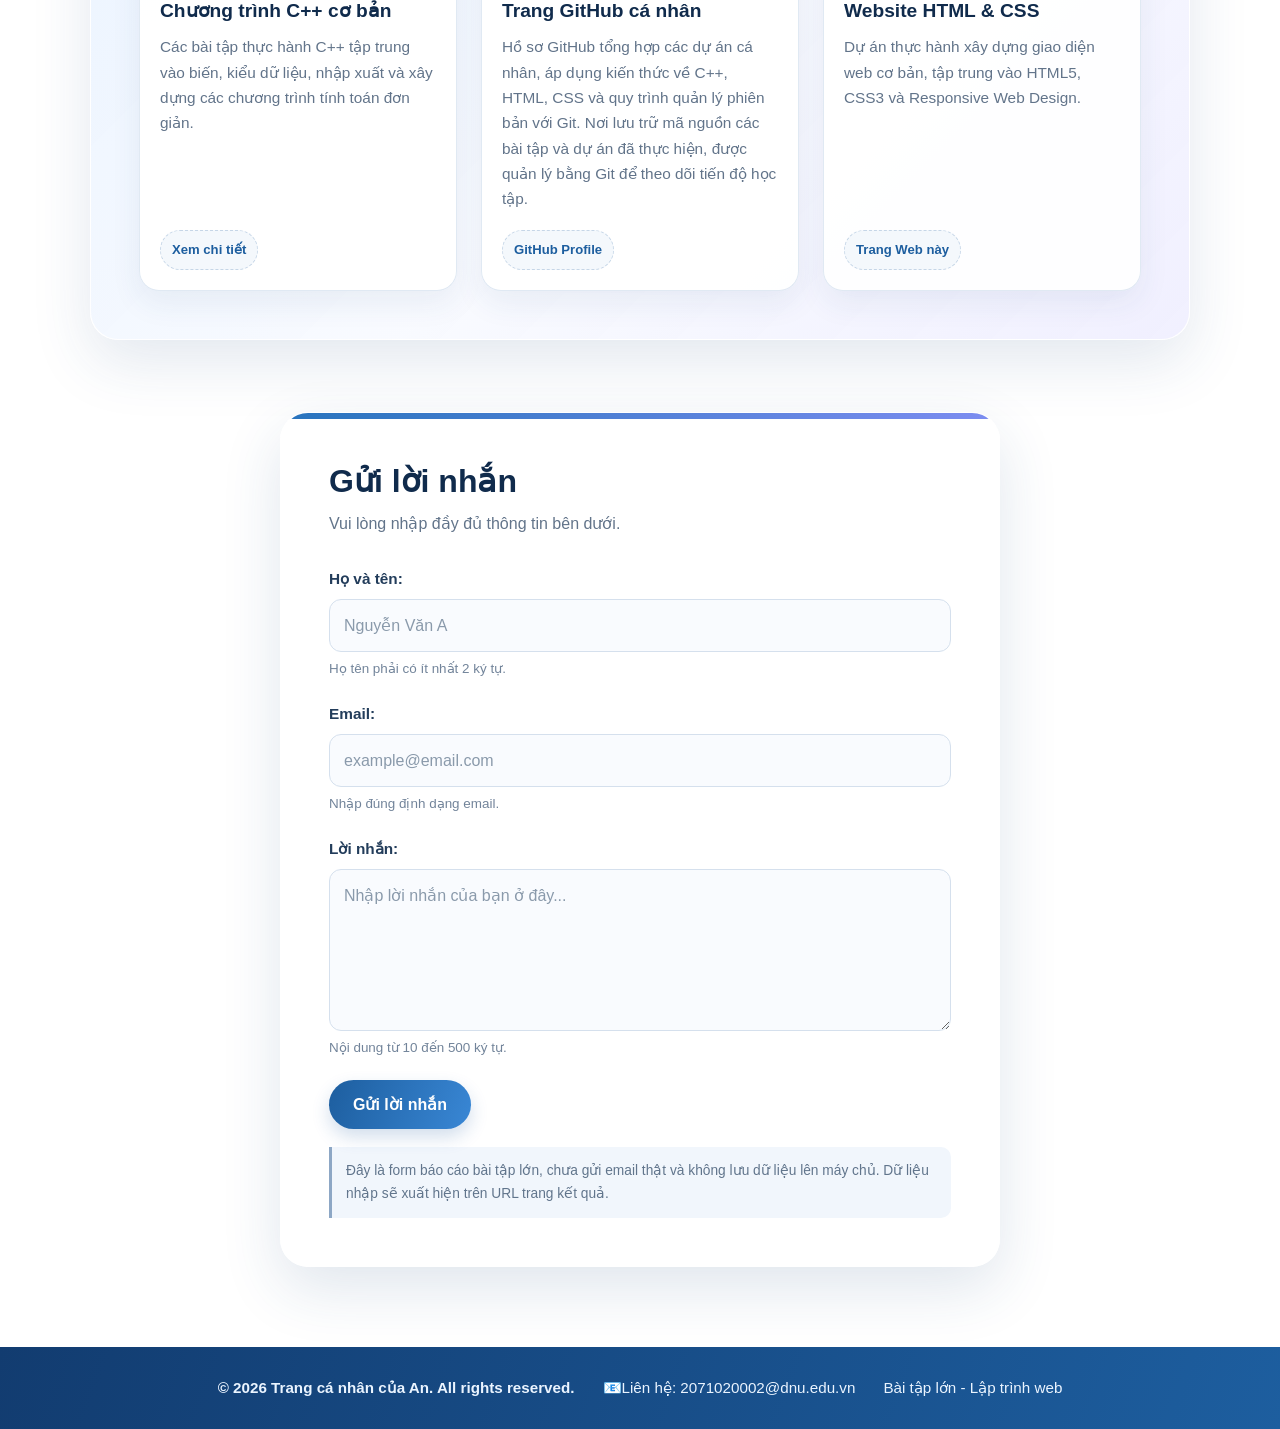
==== commit c058a3cf: "style: refresh study and project sections Co-authored-by: Copilot <223556219+Copilot@users.noreply.g" ====
--- a/index.html
+++ b/index.html
@@ -17,6 +17,7 @@
             <ul class="menu-list">
                 <li><a href="#trang-chu">Giới thiệu</a></li>
                 <li><a href="#hoc-tap">Học tập</a></li>
+                <li><a href="#ky-nang">Kỹ năng</a></li>
                 <li><a href="#du-an">Dự án</a></li>
                 <li><a href="#lien-he">Liên hệ</a></li>
             </ul>
@@ -81,30 +82,30 @@
             </p>
 
             <span class="pending-link">
-              github.com/NVAn208 (liên kết cần cập nhật)
+              <a href="https://codelearn.io/learning/lap-trinh-cpp-co-ban?tab=introduce" target="_blank" rel="noopener noreferrer">Xem chi tiết</a>
             </span>
           </article>
 
           <article class="card">
-            <img src="assets/du-an-2.svg" alt="Giao diện trang web cá nhân" />
+            <img src="assets/Ảnh chụp màn hình 2026-11-13 201749.png" alt="Giao diện trang web cá nhân" />
 
-            <h3>Portfolio CV cá nhân</h3>
+            <h3>Trang GitHub cá nhân</h3>
 
             <p>
-              Trang web cá nhân được xây dựng bằng HTML và CSS nhằm áp dụng
-              kiến thức đã học trên lớp và làm quen với việc tổ chức một
-              website hoàn chỉnh.
+             Hồ sơ GitHub tổng hợp các dự án cá nhân, áp dụng kiến thức về C++, HTML, CSS
+             và quy trình quản lý phiên bản với Git. Nơi lưu trữ mã nguồn các bài tập và dự án đã thực hiện, được quản lý bằng
+             Git để theo dõi tiến độ học tập.
             </p>
 
             <span class="pending-link">
-              github.com/NVAn208/portfolio (liên kết cần cập nhật)
+              <a href="https://github.com/NVAn208" target="_blank" rel="noopener noreferrer">GitHub Profile</a>
             </span>
           </article>
 
           <article class="card">
-            <img src="assets/du-an-3.svg" alt="Trang web thực hành HTML và CSS" />
+            <img src="assets/Ảnh chụp màn hình 2026-11-13 194141.png" alt="Trang web thực hành HTML và CSS" />
 
-            <h3>Website thực hành HTML & CSS</h3>
+            <h3>Website HTML & CSS</h3>
 
             <p>
               Dự án thực hành xây dựng giao diện web cơ bản, tập trung vào
@@ -112,7 +113,7 @@
             </p>
 
             <span class="pending-link">
-              github.com/nguyenvanan/web-project (liên kết cần cập nhật)
+              <a href="#" target="_blank" rel="noopener noreferrer">Trang Web này</a>
             </span>
           </article>
         </div>
--- a/css/style.css
+++ b/css/style.css
@@ -230,6 +230,17 @@
     border-radius: 16px;
     border-spacing: 0;
     background: #ffffff;
+    box-shadow: 0 8px 24px rgba(37, 76, 130, 0.07);
+}
+
+.study th:first-child,
+.study td:first-child {
+    width: 16%;
+}
+
+.study th:nth-child(2),
+.study td:nth-child(2) {
+    width: 36%;
 }
 
 .study th,
@@ -238,6 +249,12 @@
     text-align: left;
     vertical-align: top;
     overflow-wrap: anywhere;
+    border-right: 1px solid #e6edf5;
+}
+
+.study th:last-child,
+.study td:last-child {
+    border-right: 0;
 }
 
 .study th {
@@ -245,6 +262,7 @@
     color: #ffffff;
     font-size: 0.94rem;
     font-weight: 700;
+    letter-spacing: 0.02em;
 }
 
 .study td {
@@ -257,14 +275,20 @@
     background: #f6f9fd;
 }
 
-.study tbody tr:hover {
+.study tbody tr:hover td {
     background: #eef5ff;
 }
 
 .study tbody td:first-child {
+    background: #f0f6fd;
     color: #2874bd;
     font-weight: 700;
     white-space: nowrap;
+    text-align: center;
+}
+
+.study tbody tr:hover td:first-child {
+    background: #e4effc;
 }
 
 .study tbody tr:last-child td {
@@ -477,6 +501,86 @@
         font-size: 0.88rem;
     }
 
+    .study {
+        display: block;
+        overflow: visible;
+        border: 0;
+        background: transparent;
+        box-shadow: none;
+    }
+
+    .study thead {
+        position: absolute;
+        width: 1px;
+        height: 1px;
+        padding: 0;
+        overflow: hidden;
+        clip: rect(0, 0, 0, 0);
+        white-space: nowrap;
+        clip-path: inset(50%);
+    }
+
+    .study tbody {
+        display: grid;
+        gap: 12px;
+    }
+
+    .study tbody tr {
+        display: grid;
+        padding: 8px 14px;
+        border: 1px solid #dbe7f3;
+        border-radius: 14px;
+        background: #ffffff;
+        box-shadow: 0 8px 20px rgba(37, 76, 130, 0.07);
+    }
+
+    .study tbody tr:nth-child(even),
+    .study tbody tr:hover {
+        background: #ffffff;
+    }
+
+    .study th:first-child,
+    .study td:first-child,
+    .study th:nth-child(2),
+    .study td:nth-child(2) {
+        width: auto;
+    }
+
+    .study tbody td,
+    .study tbody td:first-child {
+        display: grid;
+        grid-template-columns: minmax(6rem, 0.55fr) 1fr;
+        gap: 12px;
+        padding: 10px 0;
+        border: 0;
+        border-bottom: 1px solid #e6edf5;
+        background: transparent;
+        text-align: left;
+        white-space: normal;
+    }
+
+    .study tbody td::before {
+        color: #2874bd;
+        font-size: 0.82rem;
+        font-weight: 700;
+    }
+
+    .study tbody td:nth-child(1)::before {
+        content: "Học kỳ";
+    }
+
+    .study tbody td:nth-child(2)::before {
+        content: "Học phần";
+    }
+
+    .study tbody td:nth-child(3)::before {
+        content: "Sản phẩm";
+    }
+
+    .study tbody tr:last-child td:last-child {
+        border-bottom: 0;
+    }
+
     .contact-form {
         margin: 0 16px 48px;
         border-radius: 22px;
@@ -491,7 +595,41 @@
     }
 }
 .section-alt {
-    background: linear-gradient(135deg, rgba(255, 255, 255, 0.9), rgba(240, 246, 255, 0.9));
+    position: relative;
+    isolation: isolate;
+    overflow: hidden;
+    border-color: rgba(255, 255, 255, 0.96);
+    background:
+        radial-gradient(ellipse at 92% 8%, rgba(116, 190, 255, 0.2), transparent 22rem),
+        linear-gradient(135deg, rgba(231, 242, 255, 0.96), rgba(248, 250, 255, 0.94) 56%, rgba(239, 238, 255, 0.9));
+}
+
+.section-alt::before {
+    position: absolute;
+    z-index: -1;
+    top: -150px;
+    right: -100px;
+    width: 340px;
+    aspect-ratio: 1;
+    border: 1px solid rgba(57, 135, 213, 0.1);
+    border-radius: 50%;
+    background: linear-gradient(145deg, rgba(89, 164, 238, 0.11), rgba(142, 128, 255, 0.08));
+    content: "";
+    pointer-events: none;
+}
+
+.section-alt::after {
+    position: absolute;
+    top: 0;
+    right: 0;
+    left: 0;
+    height: 5px;
+    background: linear-gradient(90deg, #2874bd, #7d8df1 70%, #9c8cf2);
+    content: "";
+}
+
+.section-alt > .container {
+    position: relative;
 }
 
 .projects {
@@ -563,6 +701,26 @@
     font-weight: 650;
     overflow-wrap: anywhere;
 }
+
+.pending-link a {
+    color: #1d5e9f;
+    font-weight: 700;
+    text-decoration: none;
+    transition: color 0.2s ease;
+}
+
+.pending-link a:hover {
+    color: #3987d5;
+    text-decoration: underline;
+    text-underline-offset: 3px;
+}
+
+.pending-link a:focus-visible {
+    border-radius: 3px;
+    outline: 2px solid #3987d5;
+    outline-offset: 3px;
+}
+
 .site-header {
     position: relative;
     z-index: 1;
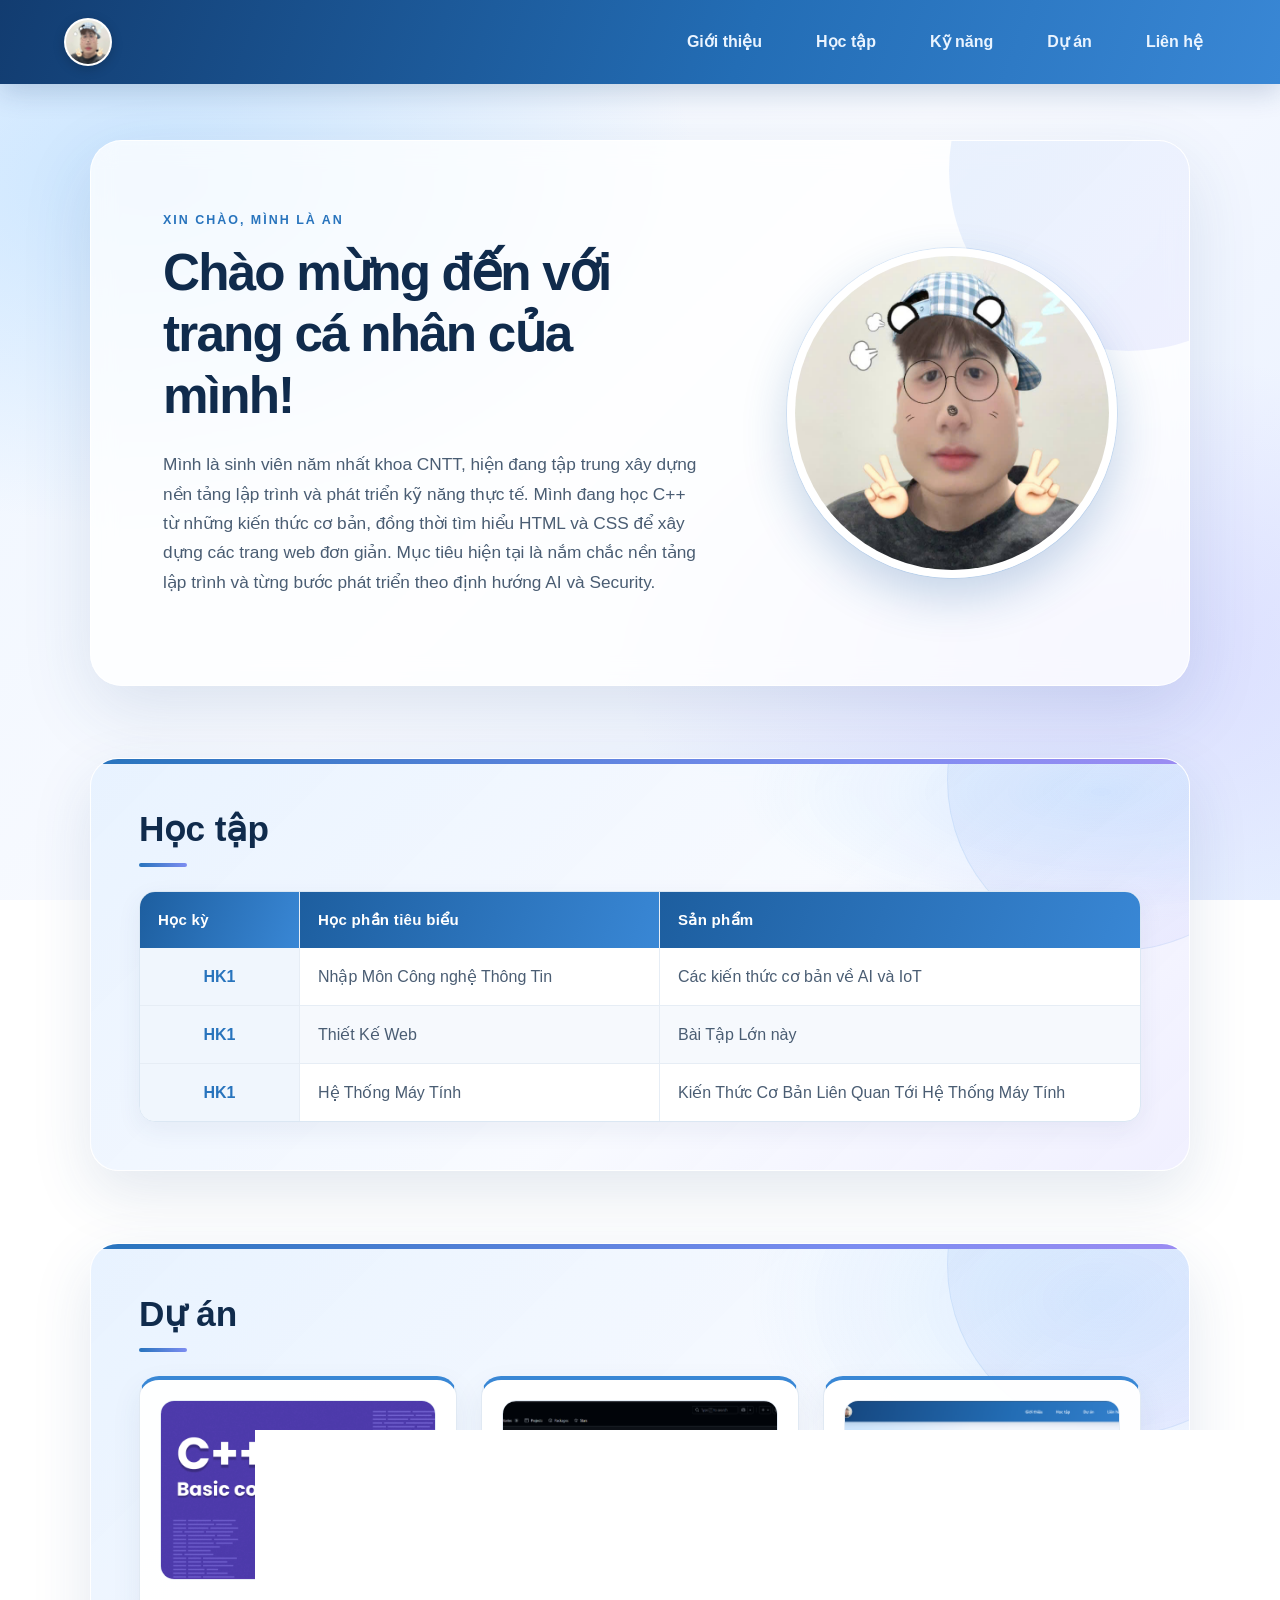
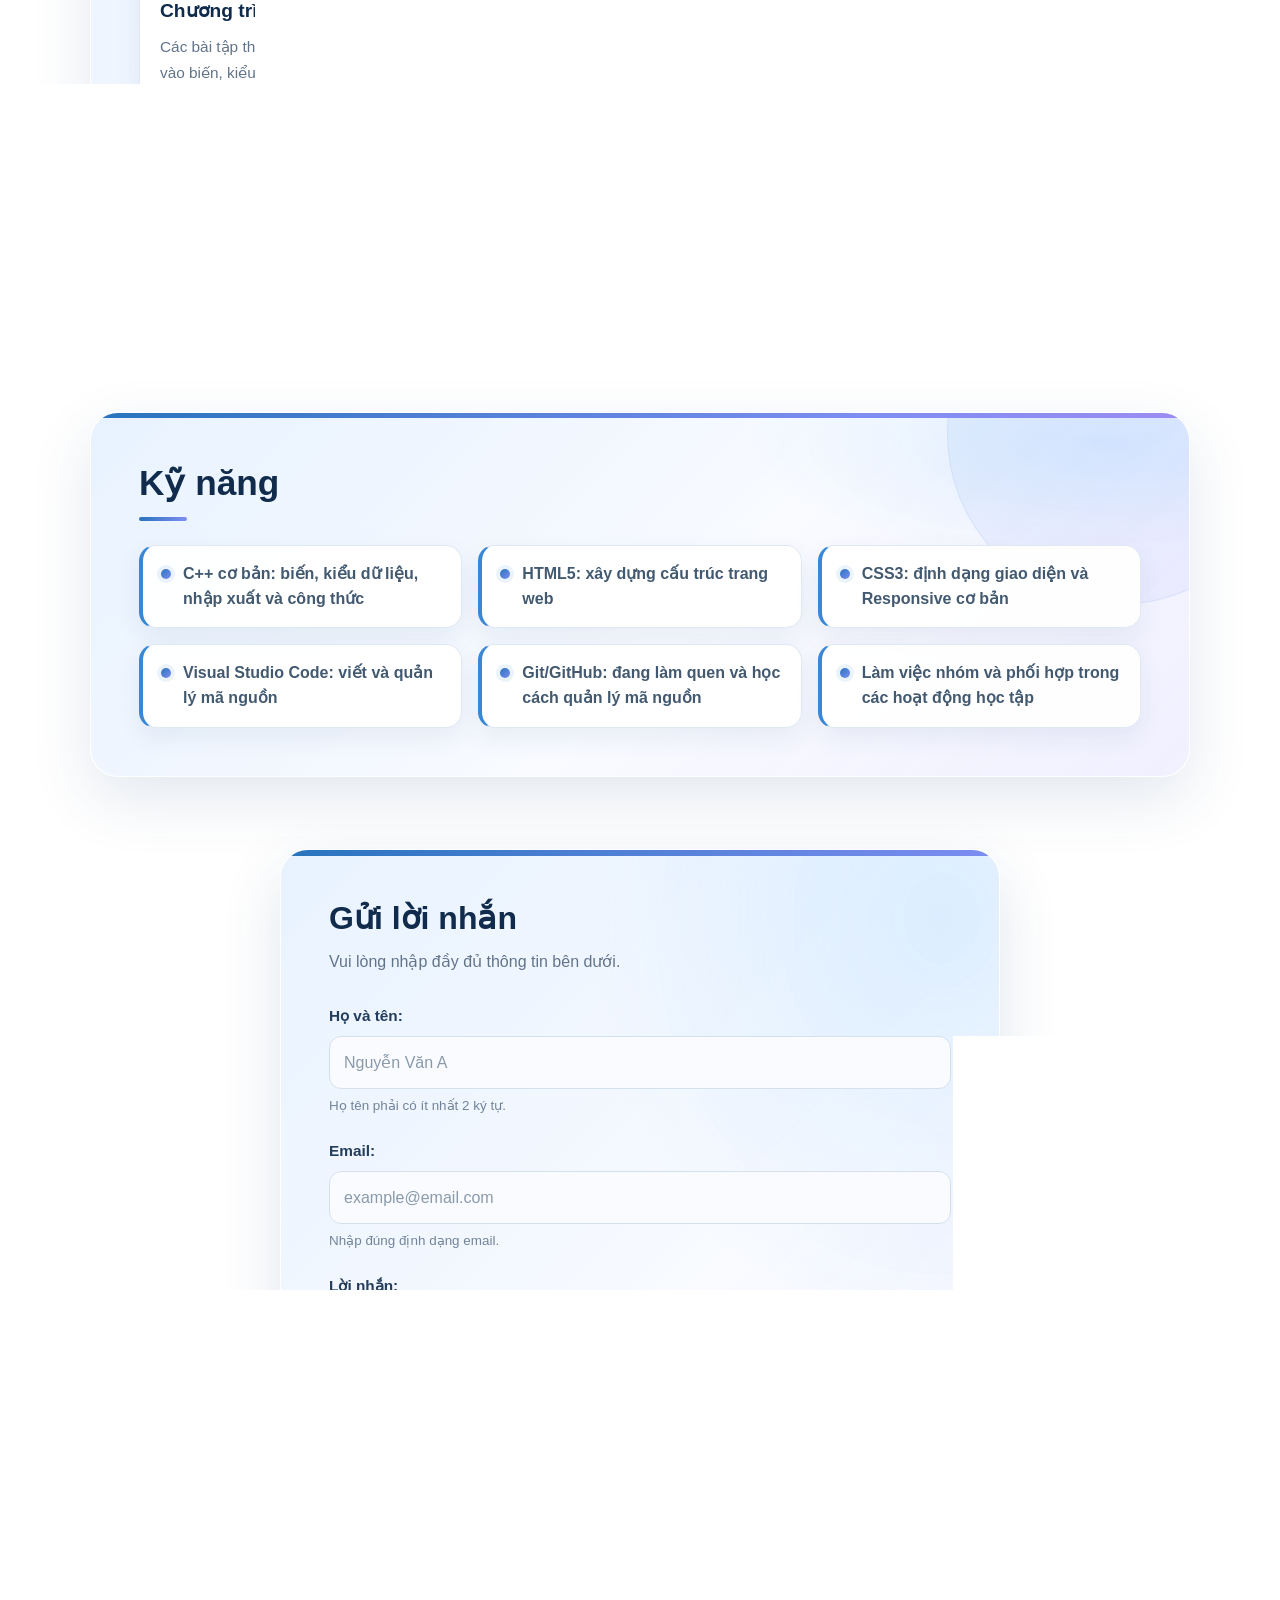
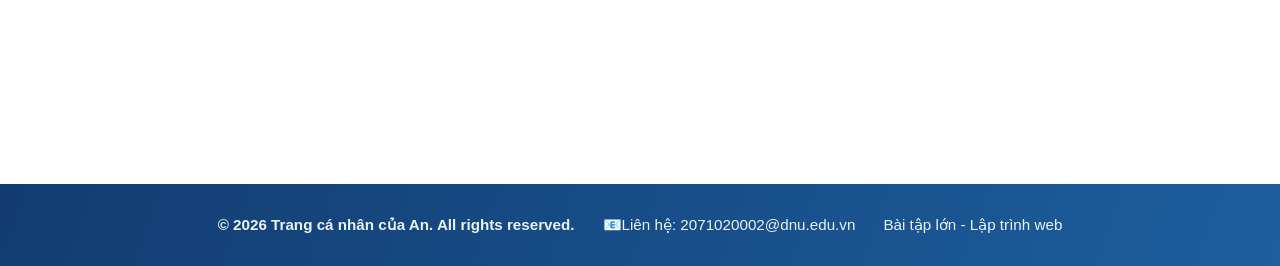
==== commit 49dbefc7: "style: unify section backgrounds and skills cards Co-authored-by: Copilot <223556219+Copilot@users.n" ====
--- a/index.html
+++ b/index.html
@@ -32,7 +32,7 @@
             <img src="assets/1776437118885_575168163791388192_2598527699416213972_11af59475048e288da78d4b6be019b2d.jpg"
                 alt="Ảnh đại diện của An" />
         </section>
-        <section id="hoc-tap" class="section">
+        <section id="hoc-tap" class="section section-alt">
       <div class="container">
         <h2>Học tập</h2>
 
@@ -119,6 +119,20 @@
         </div>
       </div>
     </section>
+    <section id="ky-nang" class="section section-alt">
+      <div class="container">
+        <h2>Kỹ năng</h2>
+
+        <ul class="skills">
+          <li>C++ cơ bản: biến, kiểu dữ liệu, nhập xuất và công thức</li>
+          <li>HTML5: xây dựng cấu trúc trang web</li>
+          <li>CSS3: định dạng giao diện và Responsive cơ bản</li>
+          <li>Visual Studio Code: viết và quản lý mã nguồn</li>
+          <li>Git/GitHub: đang làm quen và học cách quản lý mã nguồn</li>
+          <li>Làm việc nhóm và phối hợp trong các hoạt động học tập</li>
+        </ul>
+      </div>
+    </section>
 
     <form action="ket-qua.html" method="get" class="contact-form" id="lien-he" aria-labelledby="contact-form-title">
           <h3>Gửi lời nhắn</h3>
--- a/css/style.css
+++ b/css/style.css
@@ -222,6 +222,49 @@
     content: "";
 }
 
+.skills {
+    margin: 0;
+    padding: 0;
+    display: grid;
+    grid-template-columns: repeat(auto-fit, minmax(min(100%, 15rem), 1fr));
+    gap: 16px;
+    list-style: none;
+}
+
+.skills li {
+    min-height: 82px;
+    padding: 16px 18px;
+    display: flex;
+    align-items: flex-start;
+    gap: 12px;
+    border: 1px solid #e0e9f3;
+    border-left: 4px solid #3987d5;
+    border-radius: 16px;
+    background: rgba(255, 255, 255, 0.95);
+    box-shadow: 0 10px 24px rgba(37, 76, 130, 0.08);
+    color: #425970;
+    font-weight: 600;
+    line-height: 1.55;
+    transition: transform 0.2s ease, box-shadow 0.2s ease, border-color 0.2s ease;
+}
+
+.skills li::before {
+    width: 10px;
+    height: 10px;
+    margin-top: 7px;
+    flex: 0 0 10px;
+    border-radius: 50%;
+    background: linear-gradient(135deg, #2874bd, #7d8df1);
+    box-shadow: 0 0 0 4px rgba(57, 135, 213, 0.1);
+    content: "";
+}
+
+.skills li:hover {
+    transform: translateY(-3px);
+    border-color: #c4d8ec;
+    box-shadow: 0 16px 30px rgba(37, 76, 130, 0.13);
+}
+
 .study {
     width: 100%;
     table-layout: fixed;
@@ -301,9 +344,11 @@
     margin: 0 auto 80px;
     padding: clamp(24px, 5vw, 48px);
     overflow: hidden;
-    border: 1px solid rgba(255, 255, 255, 0.9);
+    border: 1px solid rgba(255, 255, 255, 0.96);
     border-radius: 28px;
-    background: rgba(255, 255, 255, 0.86);
+    background:
+        radial-gradient(ellipse at 92% 8%, rgba(116, 190, 255, 0.2), transparent 22rem),
+        linear-gradient(135deg, rgba(231, 242, 255, 0.96), rgba(248, 250, 255, 0.94) 56%, rgba(239, 238, 255, 0.9));
     box-shadow: 0 22px 60px rgba(37, 76, 130, 0.14);
     backdrop-filter: blur(12px);
 }
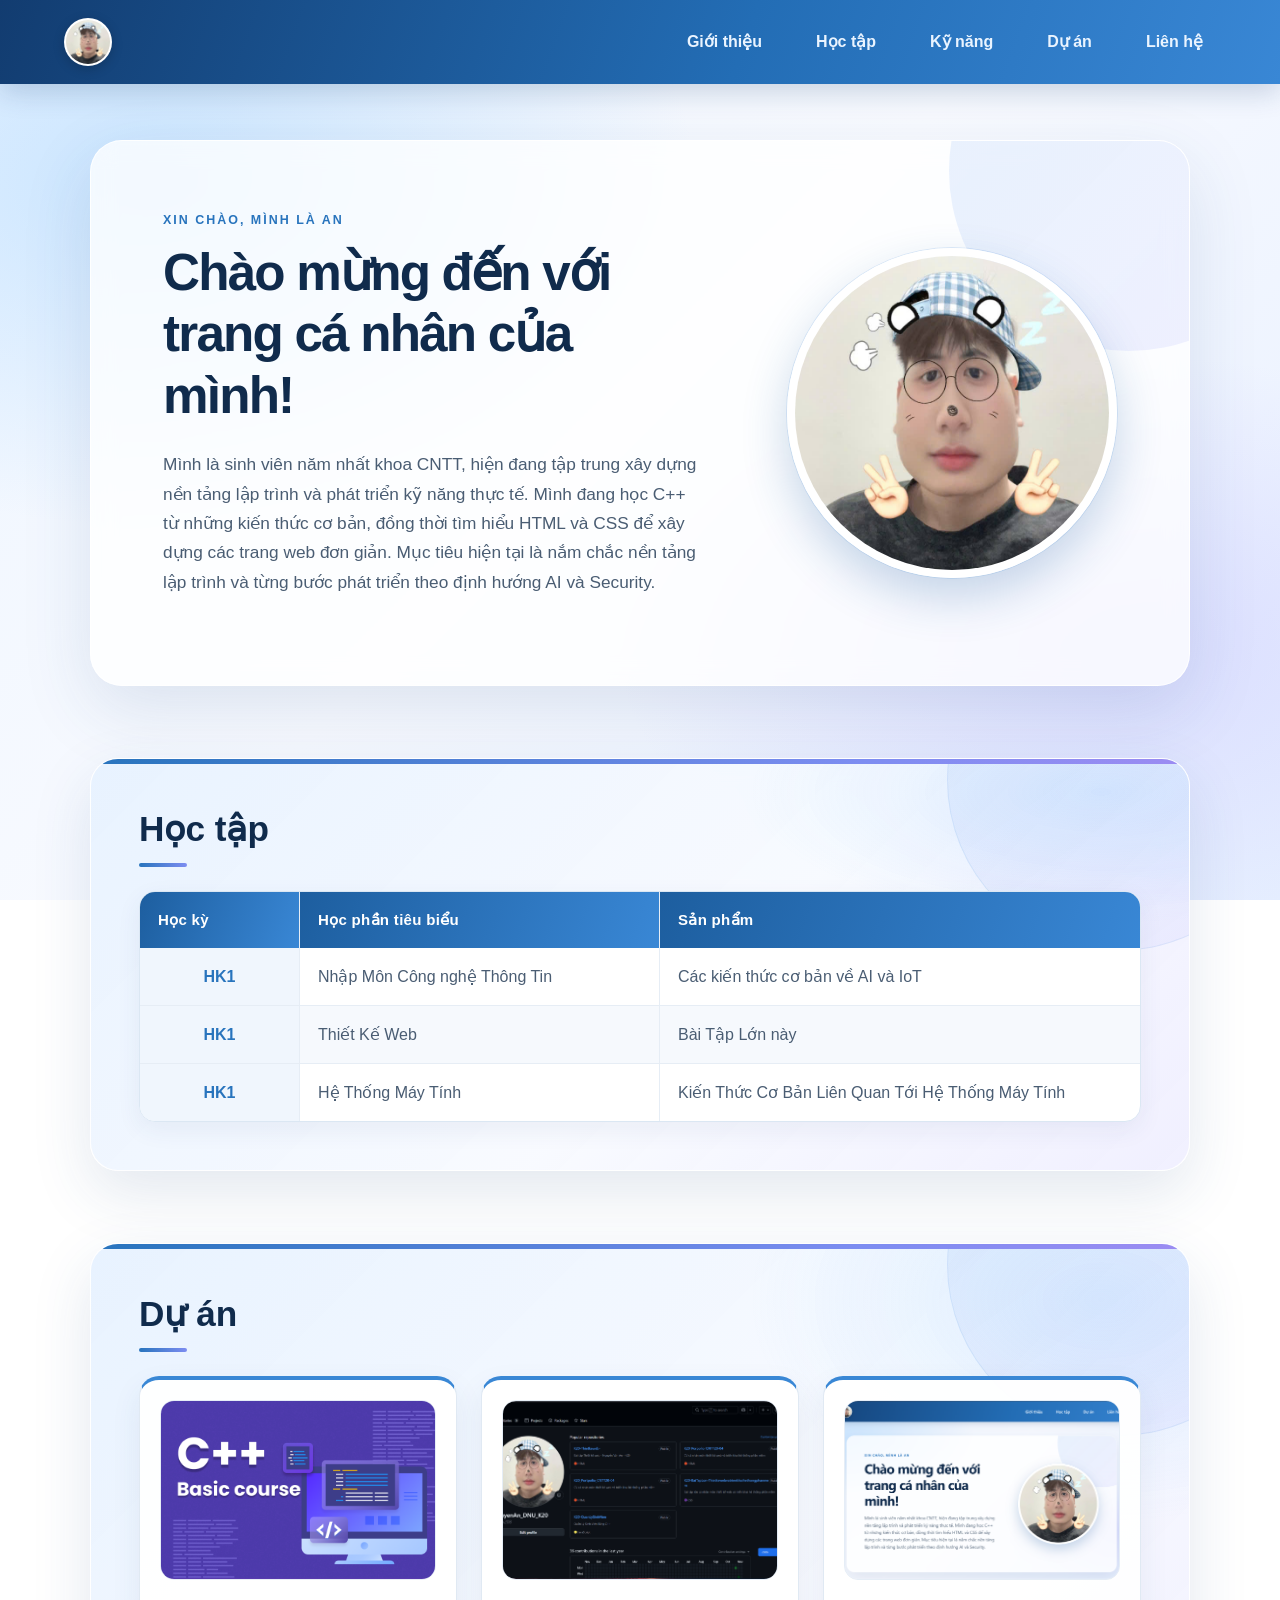
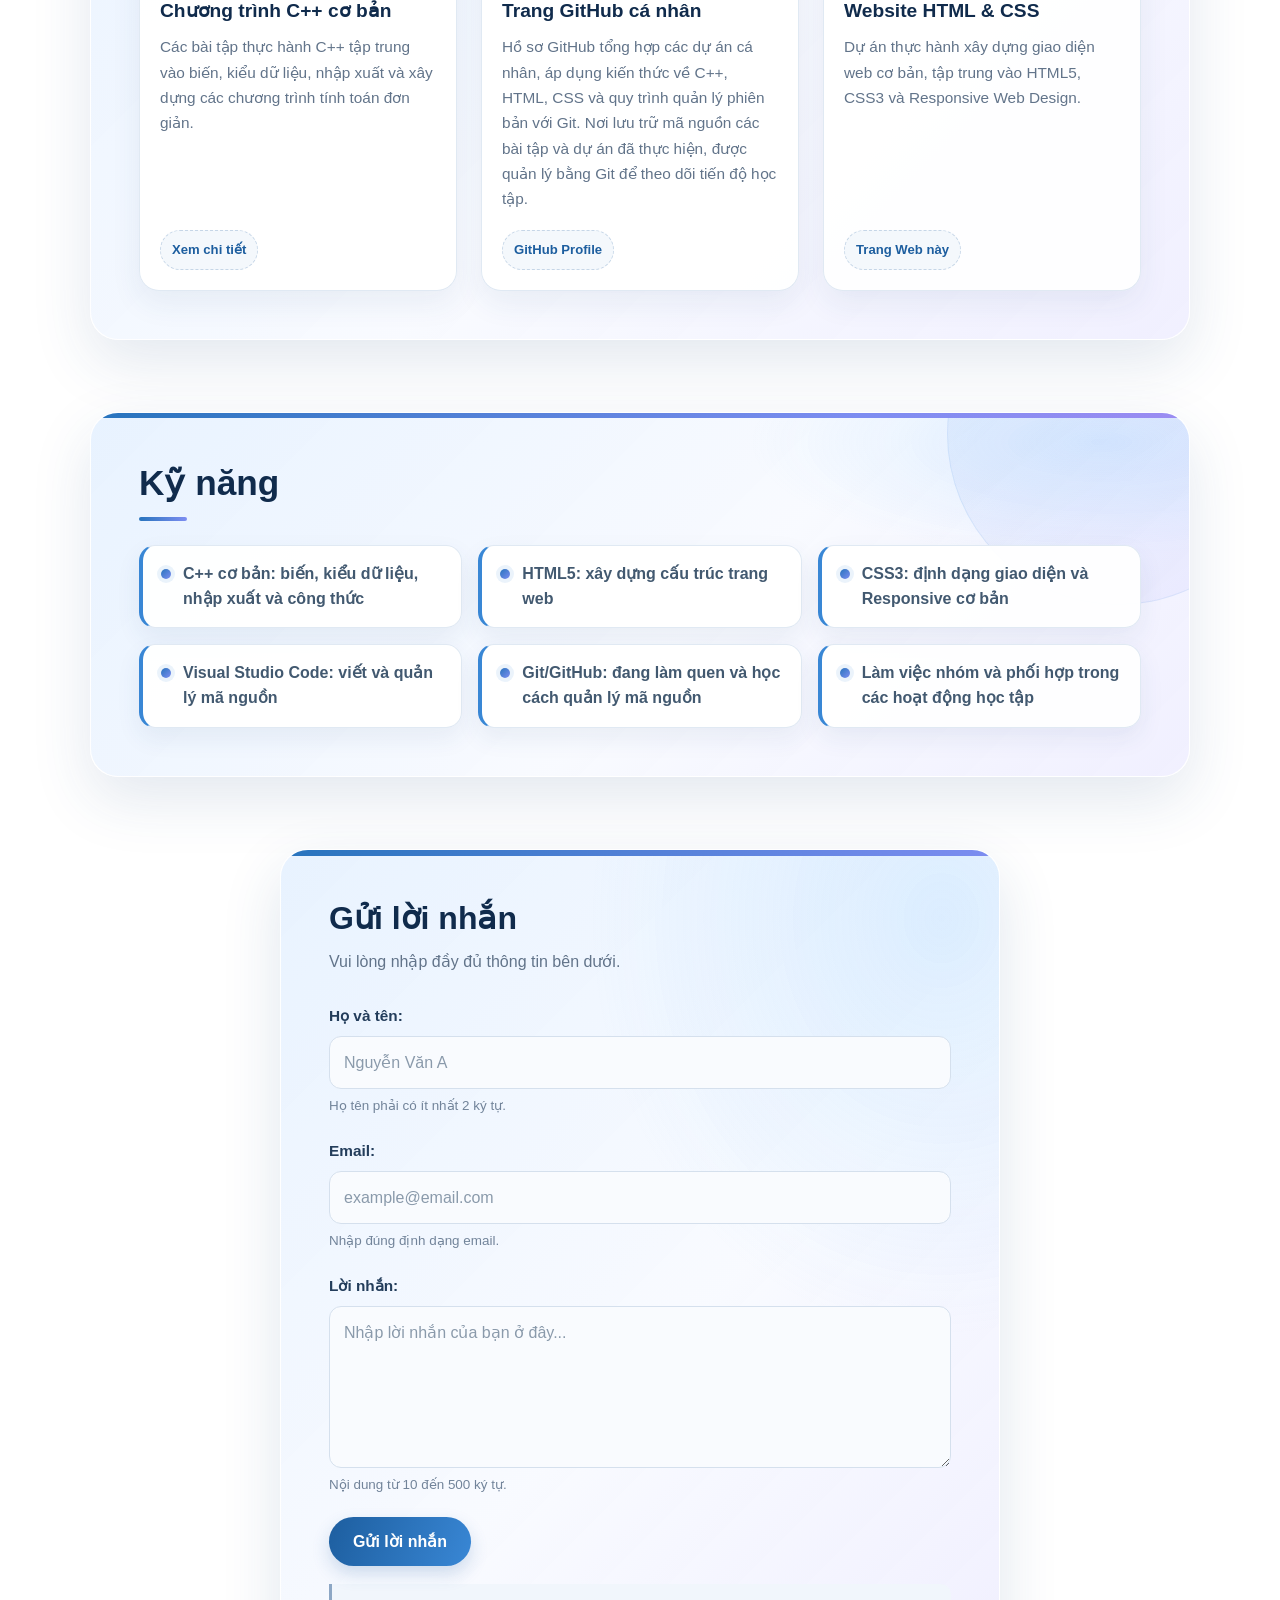
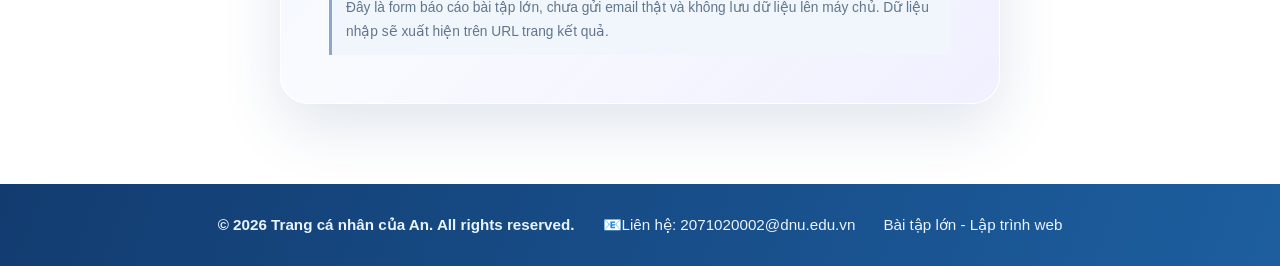
==== commit 3f3ef0d1: "fix code index.html" ====
--- a/index.html
+++ b/index.html
@@ -181,5 +181,5 @@
             <p>Bài tập lớn - Lập trình web</p>
         </div>
     </footer>
-</body>
+ </body>
 </html>
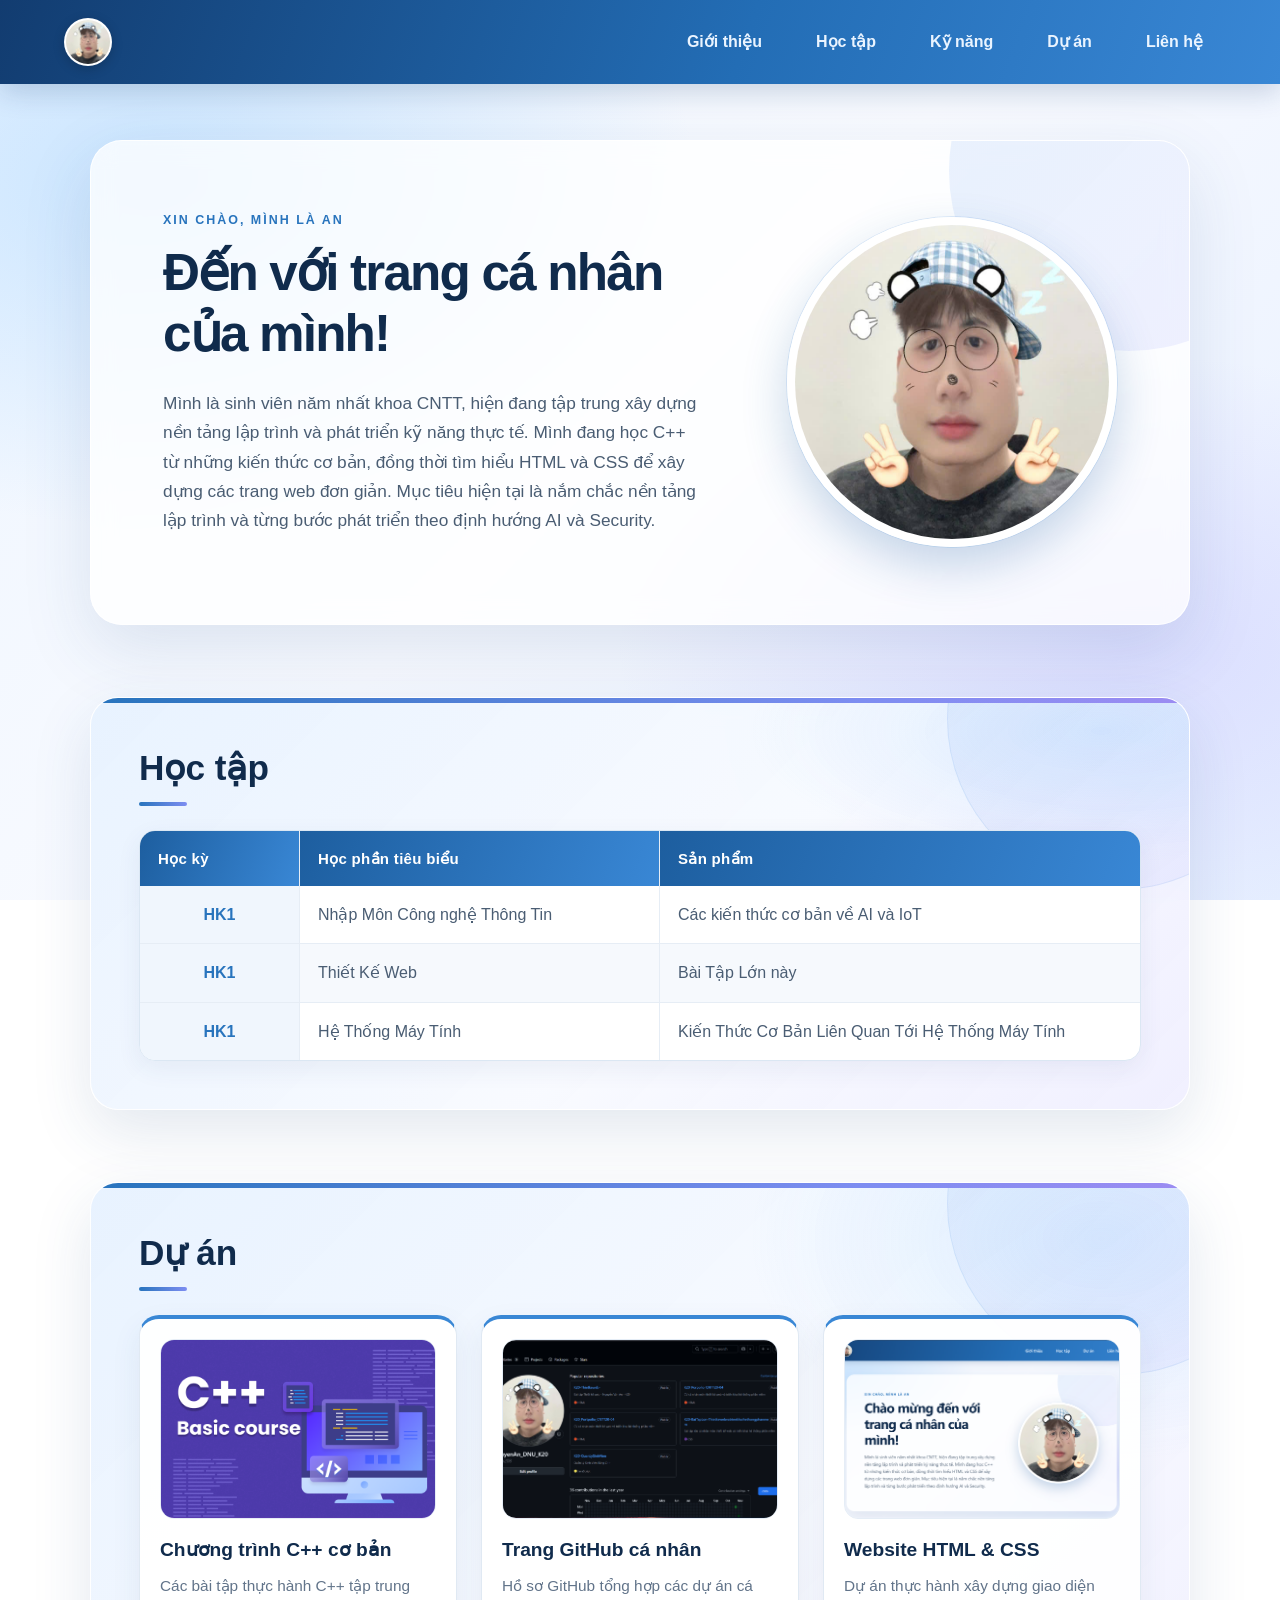
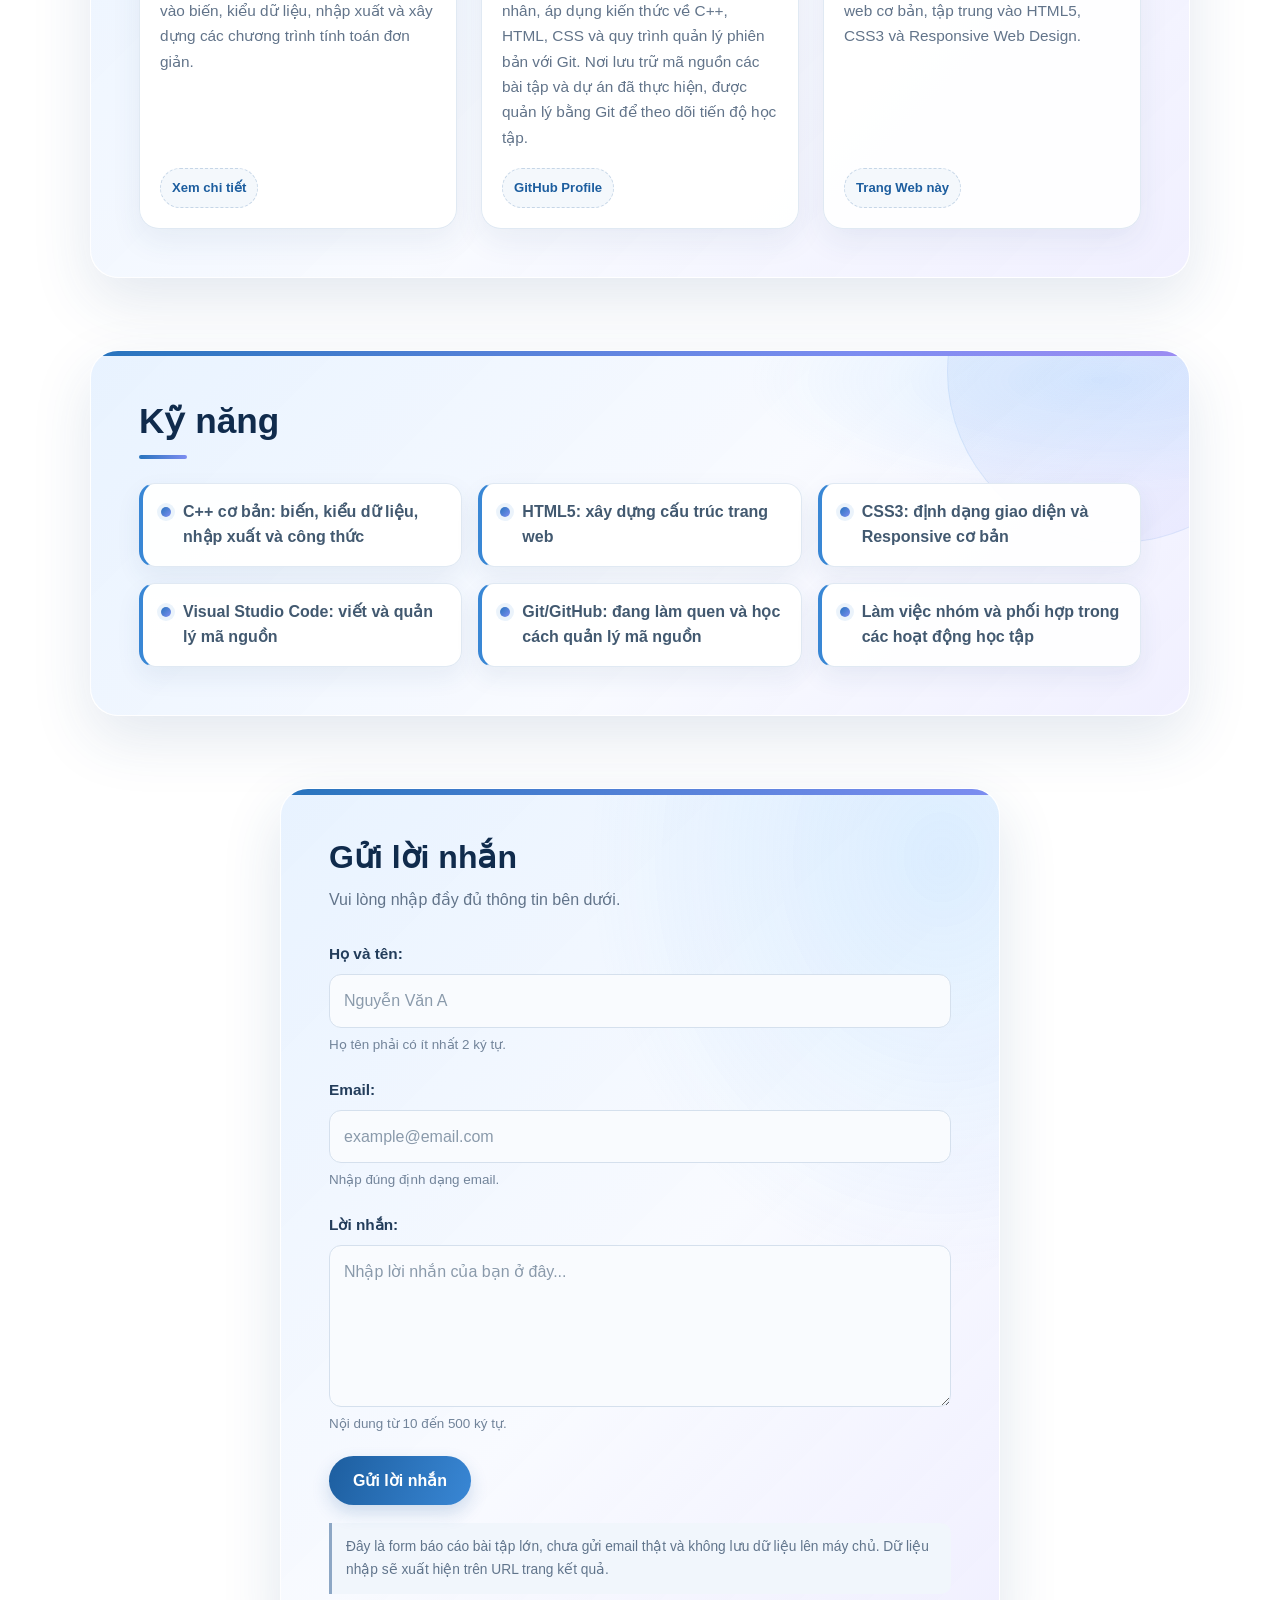
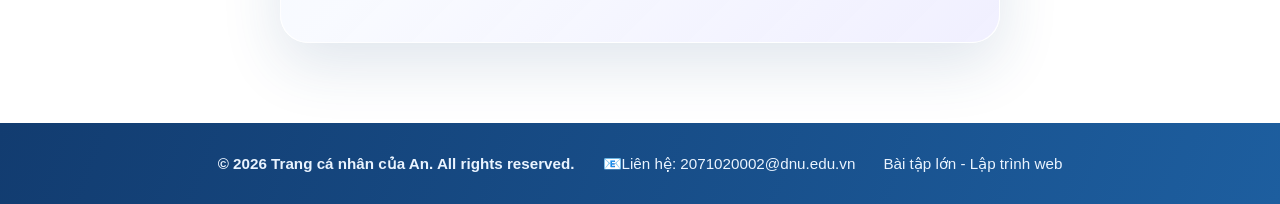
==== commit cb5d4dc8: "Delete "Chào mừng" text trong index.html" ====
--- a/index.html
+++ b/index.html
@@ -26,7 +26,7 @@
     <main id="noi-dung">
         <section class="hero" id="trang-chu" aria-labelledby="hero-title">
             <div class="hero-content">
-                <h1 id="hero-title">Chào mừng đến với trang cá nhân của mình!</h1>
+                <h1 id="hero-title">Đến với trang cá nhân của mình!</h1>
                 <p>Mình là sinh viên năm nhất khoa CNTT, hiện đang tập trung xây dựng nền tảng lập trình và phát triển kỹ năng thực tế. Mình đang học C++ từ những kiến thức cơ bản, đồng thời tìm hiểu HTML và CSS để xây dựng các trang web đơn giản. Mục tiêu hiện tại là nắm chắc nền tảng lập trình và từng bước phát triển theo định hướng AI và Security.</p>
             </div>
             <img src="assets/1776437118885_575168163791388192_2598527699416213972_11af59475048e288da78d4b6be019b2d.jpg"
@@ -182,4 +182,4 @@
         </div>
     </footer>
  </body>
-</html>+</html>
